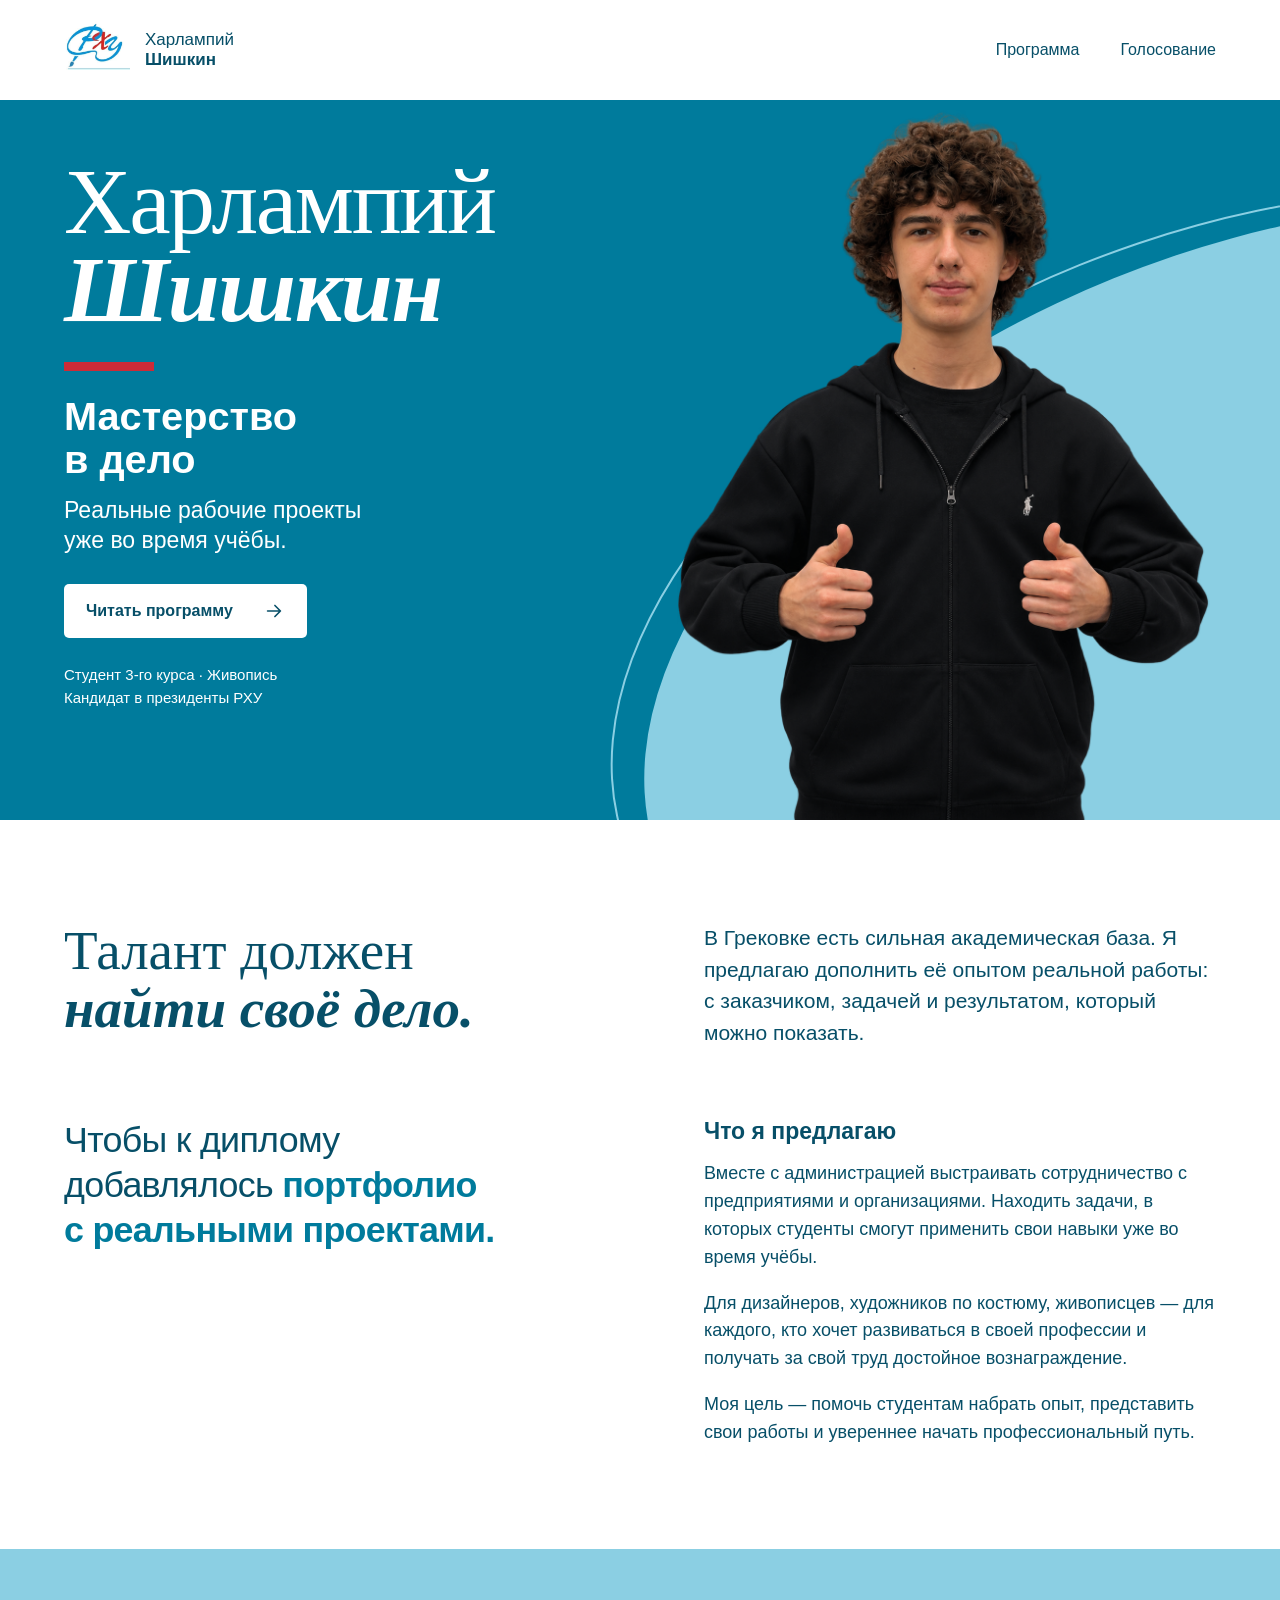
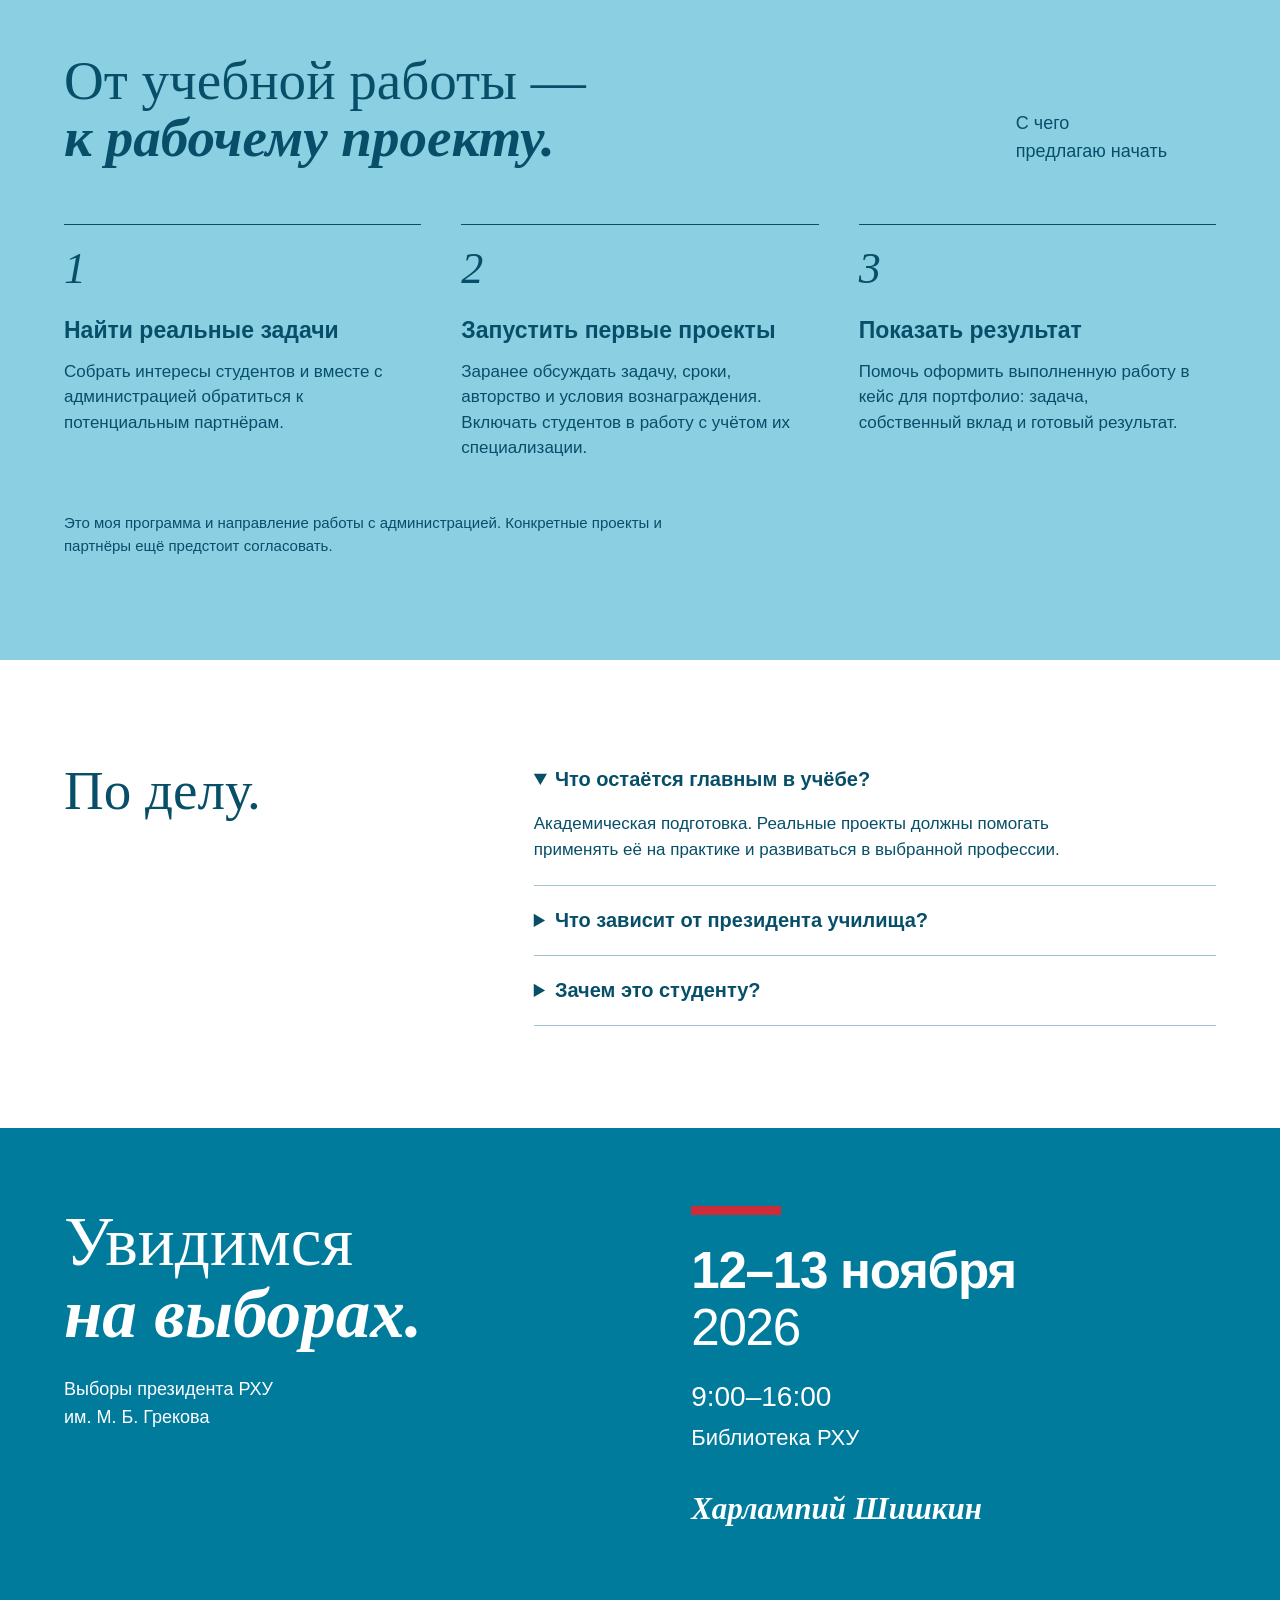
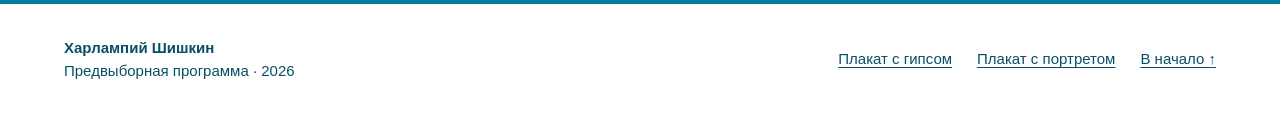
==== index.html @ d12f8ed8 "Publish campaign programme website" ====
<!doctype html>
<html lang="ru">
<head>
  <meta charset="utf-8">
  <meta name="viewport" content="width=device-width, initial-scale=1">
  <meta name="theme-color" content="#007b9c">
  <meta name="description" content="Харлампий Шишкин — кандидат в президенты РХУ им. М. Б. Грекова. Реальные рабочие проекты уже во время учёбы. Программа и информация о голосовании 12–13 ноября 2026.">
  <meta http-equiv="Content-Security-Policy" content="default-src 'self'; script-src 'self'; style-src 'self'; img-src 'self'; font-src 'self'; connect-src 'none'; object-src 'none'; base-uri 'none'; form-action 'none'; upgrade-insecure-requests">
  <meta name="referrer" content="strict-origin-when-cross-origin">
  <meta property="og:type" content="website">
  <meta property="og:locale" content="ru_RU">
  <meta property="og:title" content="Харлампий Шишкин — Мастерство в дело">
  <meta property="og:description" content="Реальные рабочие проекты уже во время учёбы. Программа кандидата в президенты РХУ им. М. Б. Грекова.">
  <meta property="og:url" content="https://harlampij444.github.io/grekov-shishkin/">
  <meta property="og:image" content="https://harlampij444.github.io/grekov-shishkin/assets/poster-2.png">
  <meta property="og:image:width" content="1086">
  <meta property="og:image:height" content="1448">
  <link rel="canonical" href="https://harlampij444.github.io/grekov-shishkin/">
  <link rel="icon" href="assets/favicon.svg" type="image/svg+xml">
  <link rel="preload" as="image" href="assets/kharlampiy.png">
  <link rel="stylesheet" href="styles.css">
  <title>Харлампий Шишкин — Мастерство в дело</title>
</head>
<body>
  <a class="skip" href="#programme">Перейти к программе</a>
  <header class="header">
    <a class="identity" href="#top" aria-label="Харлампий Шишкин — в начало"><img src="assets/grekov.png" width="68" height="68" alt="РХУ им. М. Б. Грекова"><span>Харлампий<br><b>Шишкин</b></span></a>
    <nav aria-label="Основное меню"><a href="#programme">Программа</a><a href="#vote">Голосование</a></nav>
  </header>
  <main>
    <section class="hero" id="top" aria-labelledby="candidate-name">
      <div class="hero-orbit" aria-hidden="true"></div>
      <div class="hero-inner wrap">
        <div class="hero-copy">
          <h1 id="candidate-name">Харлампий<br><em>Шишкин</em></h1>
          <span class="red-stroke" aria-hidden="true"></span>
          <h2>Мастерство<br>в дело</h2>
          <p class="hero-message">Реальные рабочие проекты<br>уже во время учёбы.</p>
          <a class="button light" href="#programme">Читать программу <svg width="22" height="22" viewBox="0 0 24 24" aria-hidden="true"><path d="M5 12h14m-6-6 6 6-6 6"/></svg></a>
          <p class="hero-bio">Студент 3-го курса · Живопись<br>Кандидат в президенты РХУ</p>
        </div>
        <div class="hero-portrait"><img src="assets/kharlampiy.png" width="1086" height="1448" alt="Харлампий Шишкин" fetchpriority="high"></div>
      </div>
    </section>
    <section class="programme wrap section" id="programme" aria-labelledby="programme-title">
      <div class="section-heading"><h2 id="programme-title">Талант должен<br><em>найти своё дело.</em></h2><p>В Грековке есть сильная академическая база. Я предлагаю дополнить её опытом реальной работы: с заказчиком, задачей и результатом, который можно показать.</p></div>
      <div class="programme-body">
        <p class="big-statement">Чтобы к диплому<br>добавлялось <strong>портфолио<br>с реальными проектами.</strong></p>
        <div class="programme-text"><h3>Что я предлагаю</h3><p>Вместе с администрацией выстраивать сотрудничество с предприятиями и организациями. Находить задачи, в которых студенты смогут применить свои навыки уже во время учёбы.</p><p>Для дизайнеров, художников по костюму, живописцев — для каждого, кто хочет развиваться в своей профессии и получать за свой труд достойное вознаграждение.</p><p>Моя цель — помочь студентам набрать опыт, представить свои работы и увереннее начать профессиональный путь.</p></div>
      </div>
    </section>
    <section class="path-section" aria-labelledby="path-title"><div class="wrap section">
      <div class="path-heading"><h2 id="path-title">От учебной работы —<br><em>к рабочему проекту.</em></h2><p>С чего предлагаю начать</p></div>
      <ol class="path">
        <li><span class="path-number">1</span><div><h3>Найти реальные задачи</h3><p>Собрать интересы студентов и вместе с администрацией обратиться к потенциальным партнёрам.</p></div></li>
        <li><span class="path-number">2</span><div><h3>Запустить первые проекты</h3><p>Заранее обсуждать задачу, сроки, авторство и условия вознаграждения. Включать студентов в работу с учётом их специализации.</p></div></li>
        <li><span class="path-number">3</span><div><h3>Показать результат</h3><p>Помочь оформить выполненную работу в кейс для портфолио: задача, собственный вклад и готовый результат.</p></div></li>
      </ol>
      <p class="scope-note">Это моя программа и направление работы с администрацией. Конкретные проекты и партнёры ещё предстоит согласовать.</p>
    </div></section>
    <section class="questions wrap section" aria-labelledby="questions-title">
      <h2 id="questions-title">По делу.</h2>
      <div class="answers">
        <details open><summary>Что остаётся главным в учёбе?</summary><p>Академическая подготовка. Реальные проекты должны помогать применять её на практике и развиваться в выбранной профессии.</p></details>
        <details><summary>Что зависит от президента училища?</summary><p>Выдвигать инициативы, собирать предложения студентов и представлять их администрации. Сотрудничество и условия участия требуют совместного решения.</p></details>
        <details><summary>Зачем это студенту?</summary><p>Чтобы получить опыт взаимодействия с заказчиком, понять рабочий процесс и выйти из училища с работами, о которых есть что рассказать в портфолио.</p></details>
      </div>
    </section>
    <section class="vote-section" id="vote" aria-labelledby="vote-title"><div class="wrap vote-inner">
      <div><h2 id="vote-title">Увидимся<br><em>на выборах.</em></h2><p>Выборы президента РХУ<br>им. М. Б. Грекова</p></div>
      <div class="vote-details"><span class="red-stroke" aria-hidden="true"></span><p class="vote-date">12–13 ноября<br><span>2026</span></p><p class="vote-time">9:00–16:00</p><p class="vote-place">Библиотека РХУ</p><p class="vote-candidate">Харлампий Шишкин</p></div>
    </div></section>
  </main>
  <footer class="wrap footer"><p>Харлампий Шишкин<br><span>Предвыборная программа · 2026</span></p><div><a href="assets/poster-1.png" download>Плакат с гипсом</a><a href="assets/poster-2.png" download>Плакат с портретом</a><a href="#top">В начало ↑</a></div></footer>
</body>
</html>
---- styles.css ----
:root{--ocean:#007b9c;--sky:#8bcfe3;--ink:#074f68;--red:#cc2b37;--white:#fff;--pale:#eff9fc;--display:"Times New Roman",Georgia,serif;--body:Arial,Helvetica,sans-serif;--gutter:clamp(24px,5vw,80px)}
*{box-sizing:border-box}html{scroll-behavior:auto;scroll-padding-top:104px}body{margin:0;color:var(--ink);background:var(--white);font-family:var(--body);font-size:18px;line-height:1.55}::selection{color:var(--white);background:var(--red)}a{color:inherit;text-underline-offset:.22em}a:focus-visible,summary:focus-visible{outline:3px solid var(--red);outline-offset:6px}img{display:block;max-width:100%}h1,h2,h3,p{margin:0}h1,h2{line-height:1.03;text-wrap:balance}p{text-wrap:pretty}h2{font:clamp(36px,4.3vw,60px)/1.04 var(--display);font-weight:400}h2 em{font-weight:700}h3{font-size:23px;line-height:1.2;margin-bottom:14px}svg{fill:none;stroke:currentColor;stroke-width:1.8;stroke-linecap:round;stroke-linejoin:round}.wrap{max-width:1440px;margin-inline:auto;padding-inline:var(--gutter)}.section{padding-block:clamp(64px,8vw,116px)}.skip{position:fixed;top:12px;left:12px;z-index:99;background:var(--white);padding:12px 18px;transform:translateY(-180%)}.skip:focus{transform:none}.header{height:100px;display:flex;align-items:center;justify-content:space-between;gap:24px;padding:12px var(--gutter);background:var(--white);position:relative;z-index:5}.identity{display:flex;gap:15px;align-items:center;text-decoration:none;font-size:17px;line-height:1.16}.identity img{width:66px;height:66px;object-fit:contain}.identity b{font-weight:700}.header nav{display:flex;gap:clamp(20px,3.2vw,48px);font-size:16px}.header nav a{text-decoration:none;padding-block:12px}.header nav a:hover{text-decoration:underline;text-decoration-color:var(--red);text-decoration-thickness:2px}.hero{background:var(--ocean);color:var(--white);position:relative;isolation:isolate;overflow:hidden}.hero-orbit{position:absolute;z-index:-1;width:100%;height:104%;right:-48%;bottom:-25%;border-radius:50%;background:var(--sky);transform:rotate(-22deg)}.hero-orbit:before{content:"";position:absolute;inset:-26px 28px 24px -26px;border:2px solid var(--sky);border-radius:inherit}.hero-inner{display:grid;grid-template-columns:1.1fr 1fr;min-height:720px;position:relative}.hero-copy{position:relative;z-index:2;padding-block:58px 42px}.hero h1{font:clamp(72px,7.3vw,105px)/.94 var(--display);letter-spacing:-.025em;font-weight:400;margin-bottom:28px}.hero h1 em{font-weight:700;letter-spacing:-.015em}.red-stroke{display:block;width:90px;height:9px;background:var(--red)}.hero h2{font:700 clamp(31px,3.1vw,44px)/1.08 var(--body);margin-top:24px}.hero-message{margin-top:16px;font-size:clamp(19px,1.8vw,25px);line-height:1.3}.button{display:inline-flex;align-items:center;justify-content:space-between;gap:30px;padding:16px 22px;border-radius:5px;text-decoration:none;font-weight:700;font-size:16px;line-height:1.3}.light{background:var(--white);color:var(--ink);margin-top:28px}.light:hover{background:var(--pale)}.hero-bio{font-size:15px;line-height:1.5;margin-top:26px}.hero-portrait{align-self:end;position:relative;z-index:1;min-width:0;margin-right:calc(-1 * var(--gutter));margin-left:-60px}.hero-portrait img{width:100%;height:auto;max-width:none;max-height:710px;object-fit:contain;object-position:center bottom}.section-heading{display:grid;grid-template-columns:1.05fr 1fr;gap:8vw;align-items:start}.section-heading>p{max-width:49ch;font-size:21px;line-height:1.5}.programme-body{margin-top:70px;display:grid;grid-template-columns:1.05fr 1fr;gap:8vw}.big-statement{font-size:clamp(25px,2.8vw,39px);line-height:1.25;letter-spacing:-.02em}.big-statement strong{color:var(--ocean);font-weight:700}.programme-text{max-width:54ch}.programme-text p+p{margin-top:18px}.path-section{background:var(--sky)}.path-heading{display:flex;justify-content:space-between;gap:30px;align-items:end}.path-heading>p{font-size:18px;max-width:20ch}.path{list-style:none;padding:0;margin:58px 0 0;display:grid;grid-template-columns:repeat(3,1fr);gap:40px}.path li{border-top:1px solid var(--ink);padding-top:22px}.path-number{font:italic 44px/1 var(--display);display:block;margin-bottom:26px}.path p{font-size:17px;line-height:1.5;max-width:35ch}.scope-note{font-size:15px;max-width:75ch;margin-top:50px}.questions{display:grid;grid-template-columns:.7fr 1.3fr;gap:8vw}.answers details{padding-block:21px;border-bottom:1px solid #a2c4d0}.answers details:first-child{padding-top:4px}.answers summary{font-weight:700;font-size:20px;cursor:pointer;padding-right:20px;line-height:1.35}.answers details p{margin-top:18px;max-width:61ch;font-size:17px}.vote-section{background:var(--ocean);color:var(--white);overflow:hidden;position:relative}.vote-inner{display:grid;grid-template-columns:1fr 1fr;gap:8vw;padding-block:78px}.vote-inner h2{font-size:clamp(48px,5.4vw,78px)}.vote-inner>div>p{margin-top:26px}.vote-details .red-stroke{margin-bottom:28px}.vote-details .vote-date{font-size:clamp(38px,4vw,58px);font-weight:700;line-height:1.1;letter-spacing:-.025em;margin-top:0}.vote-date span{font-weight:400}.vote-details .vote-time{font-size:28px;line-height:1.2;margin-top:24px;font-variant-numeric:tabular-nums}.vote-details .vote-place{font-size:22px;margin-top:8px}.vote-details .vote-candidate{font:italic bold 31px/1.1 var(--display);margin-top:36px}.footer{display:flex;justify-content:space-between;gap:30px;padding-block:32px;font-size:15px}.footer p{font-weight:700}.footer p span{font-weight:400}.footer>div{display:flex;gap:25px;flex-wrap:wrap;align-items:center}.footer a:hover{color:var(--red)}
@media(min-width:1600px){.hero-orbit{right:-41%;width:88%}}
@media(max-width:1000px){.hero-inner{min-height:660px;grid-template-columns:1.1fr 1fr}.hero h1{font-size:clamp(68px,8vw,86px)}.hero-portrait{margin-left:-90px;margin-right:-55px}.hero-portrait img{min-height:520px;object-fit:cover;object-position:top}.hero-copy{padding-top:52px}.path{gap:25px}.path h3{font-size:21px}.section-heading,.programme-body,.questions{gap:5vw}}
@media(max-width:700px){html{scroll-padding-top:24px}.header{height:84px;padding-block:8px;gap:10px}.identity{font-size:13px;gap:9px}.identity img{width:48px;height:48px}.header nav{font-size:13px;gap:16px}.hero-inner{display:flex;flex-direction:column;min-height:0}.hero-copy{padding-top:36px;padding-bottom:0}.hero h1{font-size:clamp(59px,12vw,83px);line-height:.98;margin-bottom:22px}.hero h2{font-size:31px;margin-top:20px}.hero-message{font-size:20px}.red-stroke{width:72px;height:7px}.hero .light{margin-top:22px;padding:14px 18px}.hero-bio{font-size:13px;margin-top:20px}.hero-portrait{margin:24px -12px 0;align-self:center;width:min(108%,460px)}.hero-portrait img{width:100%;height:auto;min-height:0;max-height:none;object-fit:contain}.hero-orbit{width:150%;height:56%;right:-57%;bottom:-11%;transform:rotate(-24deg)}.hero-orbit:before{inset:-16px 18px 15px -16px}.section-heading,.programme-body{display:block}.section-heading>p{font-size:19px;margin-top:26px}.programme-body{margin-top:36px}.big-statement{font-size:28px;margin-bottom:34px}.programme-text{font-size:17px}.path-heading{display:block}.path-heading>p{margin-top:24px;max-width:none}.path{grid-template-columns:1fr;margin-top:36px;gap:27px}.path li{display:grid;grid-template-columns:37px 1fr;gap:18px;padding-top:22px}.path-number{font-size:33px;margin-bottom:0}.path h3{font-size:21px;margin-bottom:10px}.path p{max-width:none;font-size:17px}.scope-note{margin-top:34px}.questions{display:block}.questions h2{margin-bottom:30px}.answers summary{font-size:18px}.vote-inner{grid-template-columns:1fr;padding-block:58px;gap:42px}.vote-inner>div>p{margin-top:22px}.vote-details .vote-date{font-size:43px;margin-top:0}.vote-inner h2{font-size:52px}.vote-details .vote-candidate{font-size:30px}.footer{flex-direction:column;gap:24px;padding-block:28px}.footer>div{gap:16px 24px;font-size:14px}}
@media(prefers-reduced-motion:reduce){html{scroll-behavior:auto}}
@media print{.header,.hero-portrait,.hero-orbit,.button,.footer,.skip{display:none}.hero{background:white;color:var(--ink)}.hero-inner{display:block;min-height:0}.hero-copy{padding-block:0 30px}.section{padding-block:30px}.vote-section{background:white;color:var(--ink)}.vote-inner{padding-block:30px}.path-section{background:white}details:not([open])>p{display:block}}
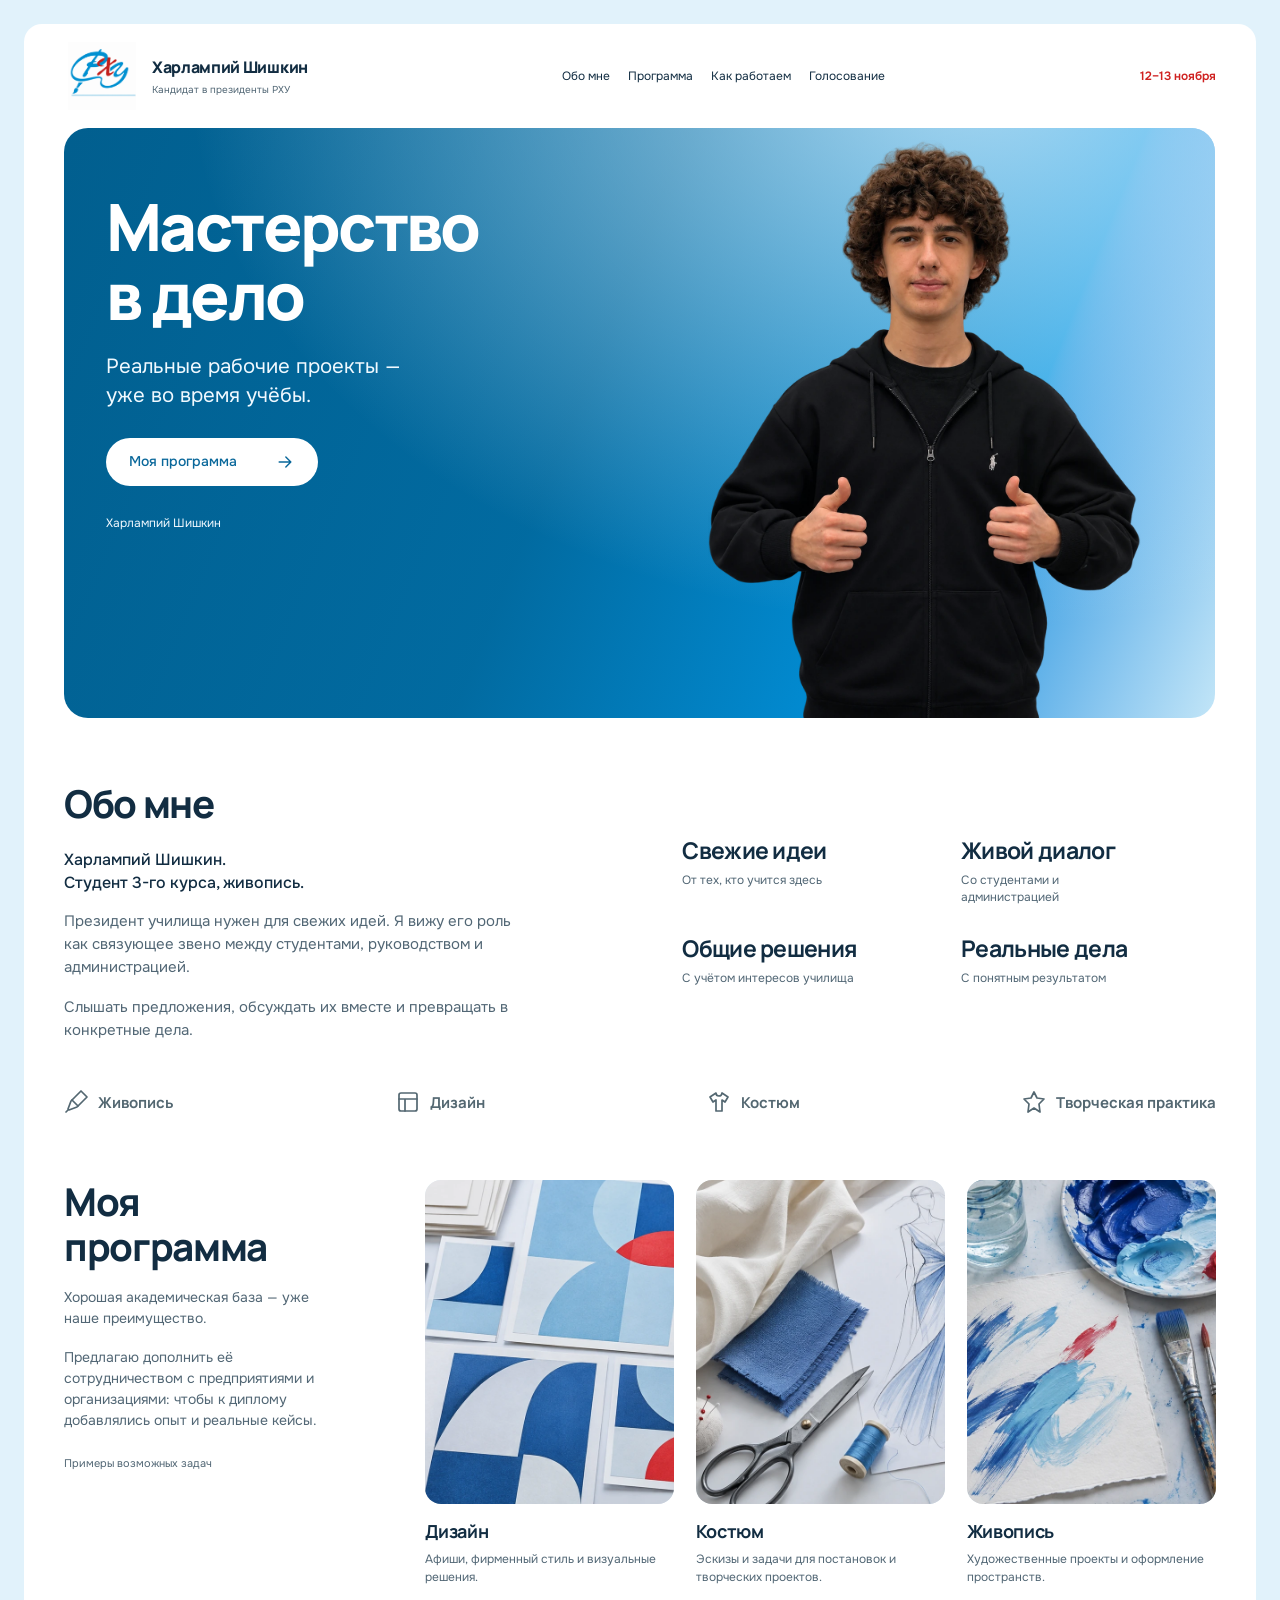
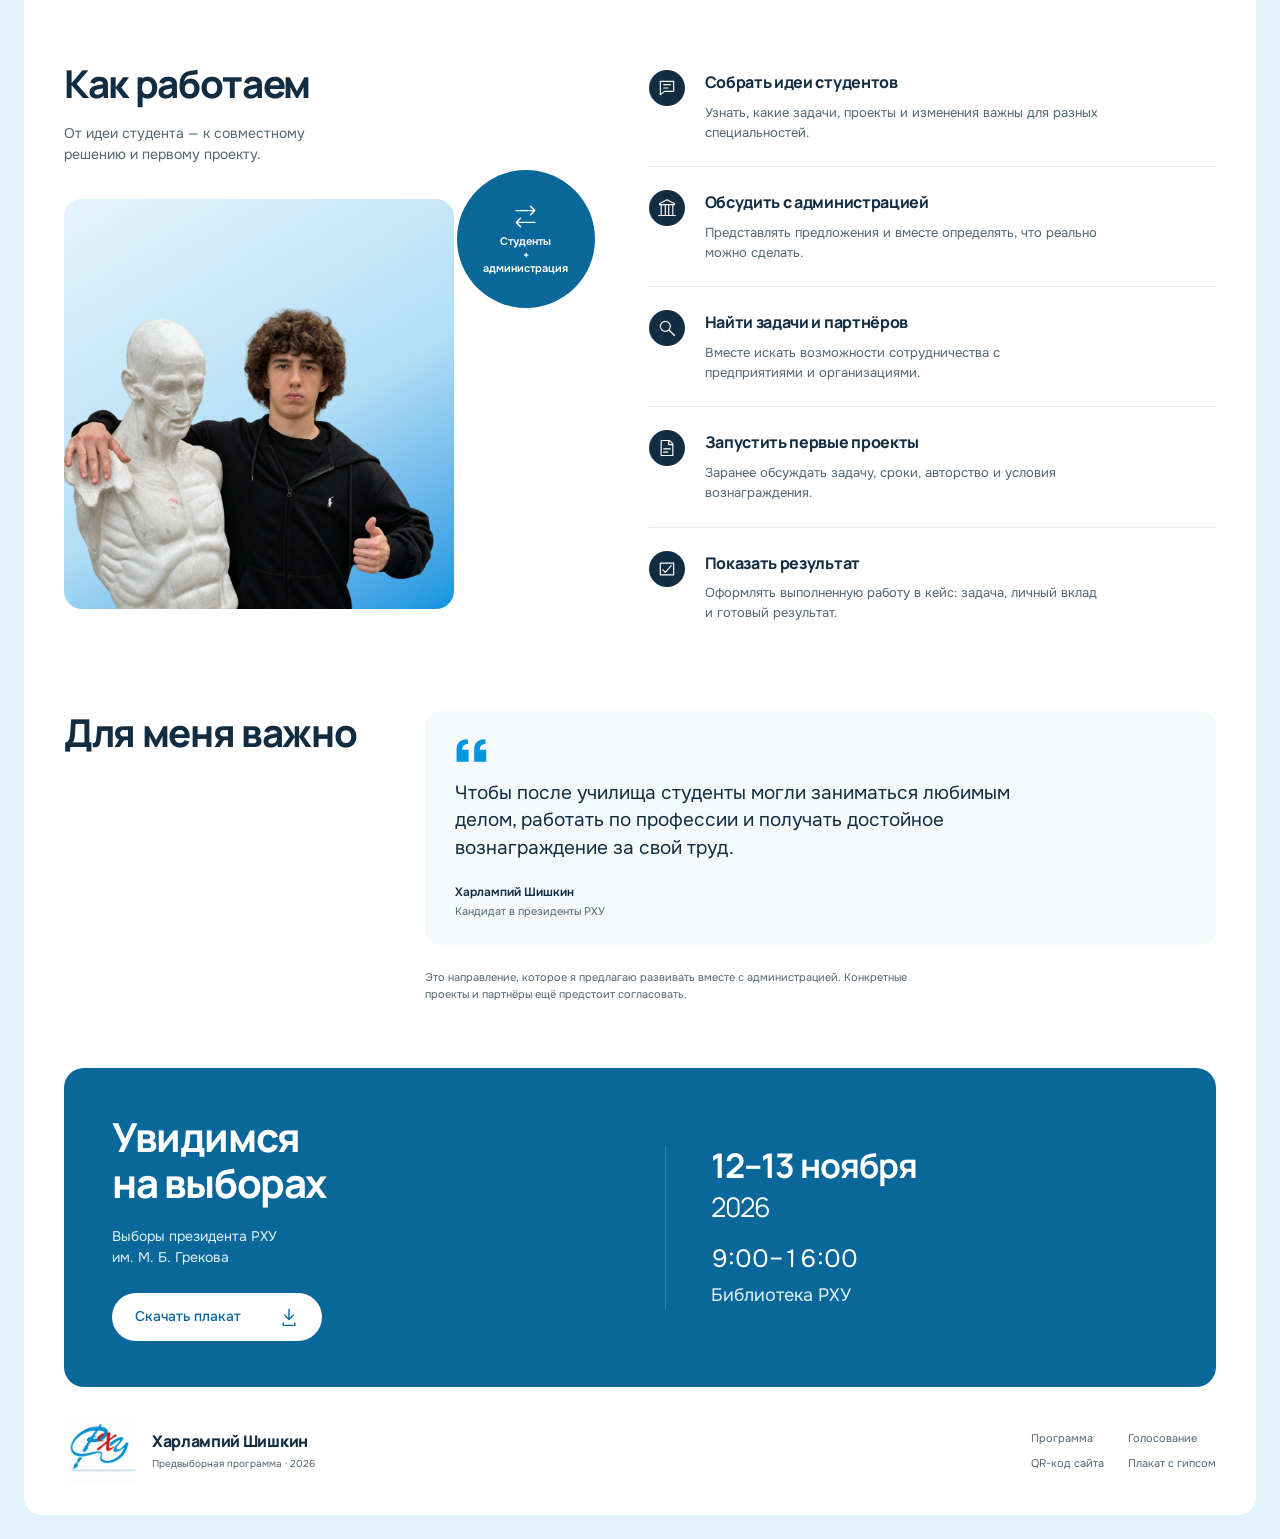
==== commit 9a545ef2: "Redesign campaign page from owner reference and restore RKHU logo" ====
--- a/index.html
+++ b/index.html
@@ -3,74 +3,53 @@
 <head>
   <meta charset="utf-8">
   <meta name="viewport" content="width=device-width, initial-scale=1">
-  <meta name="theme-color" content="#007b9c">
-  <meta name="description" content="Харлампий Шишкин — кандидат в президенты РХУ им. М. Б. Грекова. Реальные рабочие проекты уже во время учёбы. Программа и информация о голосовании 12–13 ноября 2026.">
+  <meta name="theme-color" content="#0294df">
+  <meta name="description" content="Харлампий Шишкин — кандидат в президенты РХУ им. М. Б. Грекова. Свежие идеи, диалог студентов с администрацией и реальные рабочие проекты уже во время учёбы.">
   <meta http-equiv="Content-Security-Policy" content="default-src 'self'; script-src 'self'; style-src 'self'; img-src 'self'; font-src 'self'; connect-src 'none'; object-src 'none'; base-uri 'none'; form-action 'none'; upgrade-insecure-requests">
   <meta name="referrer" content="strict-origin-when-cross-origin">
-  <meta property="og:type" content="website">
-  <meta property="og:locale" content="ru_RU">
+  <meta property="og:type" content="website"><meta property="og:locale" content="ru_RU">
   <meta property="og:title" content="Харлампий Шишкин — Мастерство в дело">
-  <meta property="og:description" content="Реальные рабочие проекты уже во время учёбы. Программа кандидата в президенты РХУ им. М. Б. Грекова.">
+  <meta property="og:description" content="Свежие идеи. Открытый диалог. Реальные проекты уже во время учёбы.">
   <meta property="og:url" content="https://harlampij444.github.io/grekov-shishkin/">
   <meta property="og:image" content="https://harlampij444.github.io/grekov-shishkin/assets/poster-2.png">
-  <meta property="og:image:width" content="1086">
-  <meta property="og:image:height" content="1448">
   <link rel="canonical" href="https://harlampij444.github.io/grekov-shishkin/">
-  <link rel="icon" href="assets/favicon.svg" type="image/svg+xml">
-  <link rel="preload" as="image" href="assets/kharlampiy.png">
+  <link rel="icon" href="assets/rkhu-logo-hq.png" type="image/png">
+  <link rel="preload" as="font" href="assets/fonts/Manrope.ttf" type="font/ttf" crossorigin>
+  <link rel="preload" as="image" href="assets/kharlampiy.webp">
   <link rel="stylesheet" href="styles.css">
   <title>Харлампий Шишкин — Мастерство в дело</title>
 </head>
 <body>
-  <a class="skip" href="#programme">Перейти к программе</a>
-  <header class="header">
-    <a class="identity" href="#top" aria-label="Харлампий Шишкин — в начало"><img src="assets/grekov.png" width="68" height="68" alt="РХУ им. М. Б. Грекова"><span>Харлампий<br><b>Шишкин</b></span></a>
-    <nav aria-label="Основное меню"><a href="#programme">Программа</a><a href="#vote">Голосование</a></nav>
-  </header>
-  <main>
-    <section class="hero" id="top" aria-labelledby="candidate-name">
-      <div class="hero-orbit" aria-hidden="true"></div>
-      <div class="hero-inner wrap">
-        <div class="hero-copy">
-          <h1 id="candidate-name">Харлампий<br><em>Шишкин</em></h1>
-          <span class="red-stroke" aria-hidden="true"></span>
-          <h2>Мастерство<br>в дело</h2>
-          <p class="hero-message">Реальные рабочие проекты<br>уже во время учёбы.</p>
-          <a class="button light" href="#programme">Читать программу <svg width="22" height="22" viewBox="0 0 24 24" aria-hidden="true"><path d="M5 12h14m-6-6 6 6-6 6"/></svg></a>
-          <p class="hero-bio">Студент 3-го курса · Живопись<br>Кандидат в президенты РХУ</p>
-        </div>
-        <div class="hero-portrait"><img src="assets/kharlampiy.png" width="1086" height="1448" alt="Харлампий Шишкин" fetchpriority="high"></div>
-      </div>
-    </section>
-    <section class="programme wrap section" id="programme" aria-labelledby="programme-title">
-      <div class="section-heading"><h2 id="programme-title">Талант должен<br><em>найти своё дело.</em></h2><p>В Грековке есть сильная академическая база. Я предлагаю дополнить её опытом реальной работы: с заказчиком, задачей и результатом, который можно показать.</p></div>
-      <div class="programme-body">
-        <p class="big-statement">Чтобы к диплому<br>добавлялось <strong>портфолио<br>с реальными проектами.</strong></p>
-        <div class="programme-text"><h3>Что я предлагаю</h3><p>Вместе с администрацией выстраивать сотрудничество с предприятиями и организациями. Находить задачи, в которых студенты смогут применить свои навыки уже во время учёбы.</p><p>Для дизайнеров, художников по костюму, живописцев — для каждого, кто хочет развиваться в своей профессии и получать за свой труд достойное вознаграждение.</p><p>Моя цель — помочь студентам набрать опыт, представить свои работы и увереннее начать профессиональный путь.</p></div>
-      </div>
-    </section>
-    <section class="path-section" aria-labelledby="path-title"><div class="wrap section">
-      <div class="path-heading"><h2 id="path-title">От учебной работы —<br><em>к рабочему проекту.</em></h2><p>С чего предлагаю начать</p></div>
-      <ol class="path">
-        <li><span class="path-number">1</span><div><h3>Найти реальные задачи</h3><p>Собрать интересы студентов и вместе с администрацией обратиться к потенциальным партнёрам.</p></div></li>
-        <li><span class="path-number">2</span><div><h3>Запустить первые проекты</h3><p>Заранее обсуждать задачу, сроки, авторство и условия вознаграждения. Включать студентов в работу с учётом их специализации.</p></div></li>
-        <li><span class="path-number">3</span><div><h3>Показать результат</h3><p>Помочь оформить выполненную работу в кейс для портфолио: задача, собственный вклад и готовый результат.</p></div></li>
-      </ol>
-      <p class="scope-note">Это моя программа и направление работы с администрацией. Конкретные проекты и партнёры ещё предстоит согласовать.</p>
-    </div></section>
-    <section class="questions wrap section" aria-labelledby="questions-title">
-      <h2 id="questions-title">По делу.</h2>
-      <div class="answers">
-        <details open><summary>Что остаётся главным в учёбе?</summary><p>Академическая подготовка. Реальные проекты должны помогать применять её на практике и развиваться в выбранной профессии.</p></details>
-        <details><summary>Что зависит от президента училища?</summary><p>Выдвигать инициативы, собирать предложения студентов и представлять их администрации. Сотрудничество и условия участия требуют совместного решения.</p></details>
-        <details><summary>Зачем это студенту?</summary><p>Чтобы получить опыт взаимодействия с заказчиком, понять рабочий процесс и выйти из училища с работами, о которых есть что рассказать в портфолио.</p></details>
-      </div>
-    </section>
-    <section class="vote-section" id="vote" aria-labelledby="vote-title"><div class="wrap vote-inner">
-      <div><h2 id="vote-title">Увидимся<br><em>на выборах.</em></h2><p>Выборы президента РХУ<br>им. М. Б. Грекова</p></div>
-      <div class="vote-details"><span class="red-stroke" aria-hidden="true"></span><p class="vote-date">12–13 ноября<br><span>2026</span></p><p class="vote-time">9:00–16:00</p><p class="vote-place">Библиотека РХУ</p><p class="vote-candidate">Харлампий Шишкин</p></div>
-    </div></section>
-  </main>
-  <footer class="wrap footer"><p>Харлампий Шишкин<br><span>Предвыборная программа · 2026</span></p><div><a href="assets/poster-1.png" download>Плакат с гипсом</a><a href="assets/poster-2.png" download>Плакат с портретом</a><a href="#top">В начало ↑</a></div></footer>
+  <a class="skip-link" href="#programme">Перейти к программе</a>
+  <div class="site-shell" id="top">
+    <header class="site-header">
+      <a class="brand" href="#top" aria-label="Харлампий Шишкин — в начало"><img src="assets/rkhu-logo-hq.png" width="88" height="72" alt="Логотип РХУ"><span><strong>Харлампий Шишкин</strong><small>Кандидат в президенты РХУ</small></span></a>
+      <nav aria-label="Основная навигация"><a href="#about">Обо мне</a><a href="#programme">Программа</a><a href="#work">Как работаем</a><a href="#vote">Голосование</a></nav>
+      <a class="header-date" href="#vote">12–13 ноября</a>
+    </header>
+    <main>
+      <section class="hero" aria-labelledby="hero-title">
+        <div class="hero-light" aria-hidden="true"></div>
+        <div class="hero-copy"><h1 id="hero-title">Мастерство<br>в дело</h1><p>Реальные рабочие проекты —<br>уже во время учёбы.</p><a class="button button-white" href="#programme">Моя программа <svg viewBox="0 0 24 24" aria-hidden="true"><path d="M5 12h14m-6-6 6 6-6 6"/></svg></a><span class="hero-signature">Харлампий Шишкин</span></div>
+        <img class="hero-portrait" src="assets/kharlampiy.webp" width="1086" height="1448" alt="Харлампий Шишкин" fetchpriority="high">
+      </section>
+      <section class="about section" id="about" aria-labelledby="about-title">
+        <div class="about-copy"><h2 id="about-title">Обо мне</h2><p class="bio">Харлампий Шишкин.<br>Студент 3-го курса, живопись.</p><p>Президент училища нужен для свежих идей. Я вижу его роль как связующее звено между студентами, руководством и администрацией.</p><p>Слышать предложения, обсуждать их вместе и превращать в конкретные дела.</p></div>
+        <div class="principles"><div><h3>Свежие идеи</h3><p>От тех, кто учится здесь</p></div><div><h3>Живой диалог</h3><p>Со студентами и администрацией</p></div><div><h3>Общие решения</h3><p>С учётом интересов училища</p></div><div><h3>Реальные дела</h3><p>С понятным результатом</p></div></div>
+      </section>
+      <div class="discipline-strip" aria-label="Творческие направления"><span><svg viewBox="0 0 24 24" aria-hidden="true"><path d="m4 19 3-8L17 1l6 6L13 17l-8 3Z"/><path d="m8 10 6 6M4 20l-2 2"/></svg>Живопись</span><span><svg viewBox="0 0 24 24" aria-hidden="true"><rect x="3" y="3" width="18" height="18" rx="2"/><path d="M3 9h18M9 9v12"/></svg>Дизайн</span><span><svg viewBox="0 0 24 24" aria-hidden="true"><path d="m9 3-6 4 3 5 3-2v11h6V10l3 2 3-5-6-4c0 4-6 4-6 0Z"/></svg>Костюм</span><span><svg viewBox="0 0 24 24" aria-hidden="true"><path d="m12 2 3 6 7 1-5 5 1 8-6-4-6 4 1-8-5-5 7-1Z"/></svg>Творческая практика</span></div>
+      <section class="programme section" id="programme" aria-labelledby="programme-title">
+        <div class="programme-intro"><h2 id="programme-title">Моя<br> программа</h2><p>Хорошая академическая база — уже наше преимущество.</p><p>Предлагаю дополнить её сотрудничеством с предприятиями и организациями: чтобы к диплому добавлялись опыт и реальные кейсы.</p><span class="section-note">Примеры возможных задач</span></div>
+        <div class="directions"><article><div class="direction-image design-image"><img src="assets/disciplines.webp" width="2172" height="724" loading="lazy" alt="Визуализация: материалы для графического дизайна"></div><h3>Дизайн</h3><p>Афиши, фирменный стиль и визуальные решения.</p></article><article><div class="direction-image costume-image"><img src="assets/disciplines.webp" width="2172" height="724" loading="lazy" alt="Визуализация: ткань и эскизы костюма"></div><h3>Костюм</h3><p>Эскизы и задачи для постановок и творческих проектов.</p></article><article><div class="direction-image painting-image"><img src="assets/disciplines.webp" width="2172" height="724" loading="lazy" alt="Визуализация: краски и материалы художника"></div><h3>Живопись</h3><p>Художественные проекты и оформление пространств.</p></article></div>
+      </section>
+      <section class="work section" id="work" aria-labelledby="work-title">
+        <div class="work-visual"><h2 id="work-title">Как работаем</h2><p>От идеи студента — к совместному решению и первому проекту.</p><div class="work-photo"><img src="assets/kharlampiy-workshop.webp" width="1086" height="1448" alt="Харлампий с учебным гипсовым пособием" loading="lazy"></div><div class="dialog-badge"><svg viewBox="0 0 32 32" aria-hidden="true"><path d="M5 9h22m-5-5 5 5-5 5M27 23H5m5-5-5 5 5 5"/></svg><span>Студенты<br>+<br>администрация</span></div></div>
+        <ol class="steps"><li><span class="step-icon"><svg viewBox="0 0 24 24" aria-hidden="true"><path d="M4 4h16v12H9l-5 4Z"/><path d="M8 8h8M8 12h5"/></svg></span><div><h3>Собрать идеи студентов</h3><p>Узнать, какие задачи, проекты и изменения важны для разных специальностей.</p></div></li><li><span class="step-icon"><svg viewBox="0 0 24 24" aria-hidden="true"><path d="M3 8h18M5 8v12m5-12v12m4-12v12m5-12v12M2 21h20M3 7l9-5 9 5"/></svg></span><div><h3>Обсудить с администрацией</h3><p>Представлять предложения и вместе определять, что реально можно сделать.</p></div></li><li><span class="step-icon"><svg viewBox="0 0 24 24" aria-hidden="true"><circle cx="10" cy="10" r="6"/><path d="m15 15 6 6"/></svg></span><div><h3>Найти задачи и партнёров</h3><p>Вместе искать возможности сотрудничества с предприятиями и организациями.</p></div></li><li><span class="step-icon"><svg viewBox="0 0 24 24" aria-hidden="true"><path d="M5 3h10l4 4v14H5Z"/><path d="M14 3v5h5M8 13h8M8 17h5"/></svg></span><div><h3>Запустить первые проекты</h3><p>Заранее обсуждать задачу, сроки, авторство и условия вознаграждения.</p></div></li><li><span class="step-icon"><svg viewBox="0 0 24 24" aria-hidden="true"><path d="M4 5h16v14H4Z"/><path d="m7 13 3 3 7-8"/></svg></span><div><h3>Показать результат</h3><p>Оформлять выполненную работу в кейс: задача, личный вклад и готовый результат.</p></div></li></ol>
+      </section>
+      <section class="conviction section" aria-labelledby="conviction-title"><h2 id="conviction-title">Для меня важно</h2><div class="conviction-body"><svg class="quote-icon" viewBox="0 0 40 32" aria-hidden="true"><path d="M2 30V15C2 6 7 2 16 2v6c-5 0-7 3-7 7h8v15Zm22 0V15C24 6 29 2 38 2v6c-5 0-7 3-7 7h8v15Z"/></svg><p>Чтобы после училища студенты могли заниматься любимым делом, работать по профессии и получать достойное вознаграждение за свой труд.</p><div class="quote-author"><strong>Харлампий Шишкин</strong><span>Кандидат в президенты РХУ</span></div></div><p class="programme-disclaimer">Это направление, которое я предлагаю развивать вместе с администрацией. Конкретные проекты и партнёры ещё предстоит согласовать.</p></section>
+      <section class="vote" id="vote" aria-labelledby="vote-title"><div><h2 id="vote-title">Увидимся<br>на выборах</h2><p>Выборы президента РХУ<br>им. М. Б. Грекова</p><a class="button button-white" href="assets/poster-2.png" download>Скачать плакат <svg viewBox="0 0 24 24" aria-hidden="true"><path d="M12 3v12m-5-5 5 5 5-5M5 19v3h14v-3"/></svg></a></div><div class="vote-details"><p class="vote-date">12–13 ноября<span>2026</span></p><p class="vote-hours">9:00–16:00</p><p class="vote-place">Библиотека РХУ</p></div></section>
+    </main>
+    <footer class="site-footer"><a class="brand" href="#top" aria-label="Харлампий Шишкин — в начало"><img src="assets/rkhu-logo-hq.png" width="88" height="72" loading="lazy" alt="Логотип РХУ"><span><strong>Харлампий Шишкин</strong><small>Предвыборная программа · 2026</small></span></a><div><a href="#programme">Программа</a><a href="#vote">Голосование</a><a href="assets/campaign-qr.png" download>QR-код сайта</a><a href="assets/poster-1.png" download>Плакат с гипсом</a></div></footer>
+  </div>
 </body>
 </html>
--- a/styles.css
+++ b/styles.css
@@ -1,7 +1,9 @@
-:root{--ocean:#007b9c;--sky:#8bcfe3;--ink:#074f68;--red:#cc2b37;--white:#fff;--pale:#eff9fc;--display:"Times New Roman",Georgia,serif;--body:Arial,Helvetica,sans-serif;--gutter:clamp(24px,5vw,80px)}
-*{box-sizing:border-box}html{scroll-behavior:auto;scroll-padding-top:104px}body{margin:0;color:var(--ink);background:var(--white);font-family:var(--body);font-size:18px;line-height:1.55}::selection{color:var(--white);background:var(--red)}a{color:inherit;text-underline-offset:.22em}a:focus-visible,summary:focus-visible{outline:3px solid var(--red);outline-offset:6px}img{display:block;max-width:100%}h1,h2,h3,p{margin:0}h1,h2{line-height:1.03;text-wrap:balance}p{text-wrap:pretty}h2{font:clamp(36px,4.3vw,60px)/1.04 var(--display);font-weight:400}h2 em{font-weight:700}h3{font-size:23px;line-height:1.2;margin-bottom:14px}svg{fill:none;stroke:currentColor;stroke-width:1.8;stroke-linecap:round;stroke-linejoin:round}.wrap{max-width:1440px;margin-inline:auto;padding-inline:var(--gutter)}.section{padding-block:clamp(64px,8vw,116px)}.skip{position:fixed;top:12px;left:12px;z-index:99;background:var(--white);padding:12px 18px;transform:translateY(-180%)}.skip:focus{transform:none}.header{height:100px;display:flex;align-items:center;justify-content:space-between;gap:24px;padding:12px var(--gutter);background:var(--white);position:relative;z-index:5}.identity{display:flex;gap:15px;align-items:center;text-decoration:none;font-size:17px;line-height:1.16}.identity img{width:66px;height:66px;object-fit:contain}.identity b{font-weight:700}.header nav{display:flex;gap:clamp(20px,3.2vw,48px);font-size:16px}.header nav a{text-decoration:none;padding-block:12px}.header nav a:hover{text-decoration:underline;text-decoration-color:var(--red);text-decoration-thickness:2px}.hero{background:var(--ocean);color:var(--white);position:relative;isolation:isolate;overflow:hidden}.hero-orbit{position:absolute;z-index:-1;width:100%;height:104%;right:-48%;bottom:-25%;border-radius:50%;background:var(--sky);transform:rotate(-22deg)}.hero-orbit:before{content:"";position:absolute;inset:-26px 28px 24px -26px;border:2px solid var(--sky);border-radius:inherit}.hero-inner{display:grid;grid-template-columns:1.1fr 1fr;min-height:720px;position:relative}.hero-copy{position:relative;z-index:2;padding-block:58px 42px}.hero h1{font:clamp(72px,7.3vw,105px)/.94 var(--display);letter-spacing:-.025em;font-weight:400;margin-bottom:28px}.hero h1 em{font-weight:700;letter-spacing:-.015em}.red-stroke{display:block;width:90px;height:9px;background:var(--red)}.hero h2{font:700 clamp(31px,3.1vw,44px)/1.08 var(--body);margin-top:24px}.hero-message{margin-top:16px;font-size:clamp(19px,1.8vw,25px);line-height:1.3}.button{display:inline-flex;align-items:center;justify-content:space-between;gap:30px;padding:16px 22px;border-radius:5px;text-decoration:none;font-weight:700;font-size:16px;line-height:1.3}.light{background:var(--white);color:var(--ink);margin-top:28px}.light:hover{background:var(--pale)}.hero-bio{font-size:15px;line-height:1.5;margin-top:26px}.hero-portrait{align-self:end;position:relative;z-index:1;min-width:0;margin-right:calc(-1 * var(--gutter));margin-left:-60px}.hero-portrait img{width:100%;height:auto;max-width:none;max-height:710px;object-fit:contain;object-position:center bottom}.section-heading{display:grid;grid-template-columns:1.05fr 1fr;gap:8vw;align-items:start}.section-heading>p{max-width:49ch;font-size:21px;line-height:1.5}.programme-body{margin-top:70px;display:grid;grid-template-columns:1.05fr 1fr;gap:8vw}.big-statement{font-size:clamp(25px,2.8vw,39px);line-height:1.25;letter-spacing:-.02em}.big-statement strong{color:var(--ocean);font-weight:700}.programme-text{max-width:54ch}.programme-text p+p{margin-top:18px}.path-section{background:var(--sky)}.path-heading{display:flex;justify-content:space-between;gap:30px;align-items:end}.path-heading>p{font-size:18px;max-width:20ch}.path{list-style:none;padding:0;margin:58px 0 0;display:grid;grid-template-columns:repeat(3,1fr);gap:40px}.path li{border-top:1px solid var(--ink);padding-top:22px}.path-number{font:italic 44px/1 var(--display);display:block;margin-bottom:26px}.path p{font-size:17px;line-height:1.5;max-width:35ch}.scope-note{font-size:15px;max-width:75ch;margin-top:50px}.questions{display:grid;grid-template-columns:.7fr 1.3fr;gap:8vw}.answers details{padding-block:21px;border-bottom:1px solid #a2c4d0}.answers details:first-child{padding-top:4px}.answers summary{font-weight:700;font-size:20px;cursor:pointer;padding-right:20px;line-height:1.35}.answers details p{margin-top:18px;max-width:61ch;font-size:17px}.vote-section{background:var(--ocean);color:var(--white);overflow:hidden;position:relative}.vote-inner{display:grid;grid-template-columns:1fr 1fr;gap:8vw;padding-block:78px}.vote-inner h2{font-size:clamp(48px,5.4vw,78px)}.vote-inner>div>p{margin-top:26px}.vote-details .red-stroke{margin-bottom:28px}.vote-details .vote-date{font-size:clamp(38px,4vw,58px);font-weight:700;line-height:1.1;letter-spacing:-.025em;margin-top:0}.vote-date span{font-weight:400}.vote-details .vote-time{font-size:28px;line-height:1.2;margin-top:24px;font-variant-numeric:tabular-nums}.vote-details .vote-place{font-size:22px;margin-top:8px}.vote-details .vote-candidate{font:italic bold 31px/1.1 var(--display);margin-top:36px}.footer{display:flex;justify-content:space-between;gap:30px;padding-block:32px;font-size:15px}.footer p{font-weight:700}.footer p span{font-weight:400}.footer>div{display:flex;gap:25px;flex-wrap:wrap;align-items:center}.footer a:hover{color:var(--red)}
-@media(min-width:1600px){.hero-orbit{right:-41%;width:88%}}
-@media(max-width:1000px){.hero-inner{min-height:660px;grid-template-columns:1.1fr 1fr}.hero h1{font-size:clamp(68px,8vw,86px)}.hero-portrait{margin-left:-90px;margin-right:-55px}.hero-portrait img{min-height:520px;object-fit:cover;object-position:top}.hero-copy{padding-top:52px}.path{gap:25px}.path h3{font-size:21px}.section-heading,.programme-body,.questions{gap:5vw}}
-@media(max-width:700px){html{scroll-padding-top:24px}.header{height:84px;padding-block:8px;gap:10px}.identity{font-size:13px;gap:9px}.identity img{width:48px;height:48px}.header nav{font-size:13px;gap:16px}.hero-inner{display:flex;flex-direction:column;min-height:0}.hero-copy{padding-top:36px;padding-bottom:0}.hero h1{font-size:clamp(59px,12vw,83px);line-height:.98;margin-bottom:22px}.hero h2{font-size:31px;margin-top:20px}.hero-message{font-size:20px}.red-stroke{width:72px;height:7px}.hero .light{margin-top:22px;padding:14px 18px}.hero-bio{font-size:13px;margin-top:20px}.hero-portrait{margin:24px -12px 0;align-self:center;width:min(108%,460px)}.hero-portrait img{width:100%;height:auto;min-height:0;max-height:none;object-fit:contain}.hero-orbit{width:150%;height:56%;right:-57%;bottom:-11%;transform:rotate(-24deg)}.hero-orbit:before{inset:-16px 18px 15px -16px}.section-heading,.programme-body{display:block}.section-heading>p{font-size:19px;margin-top:26px}.programme-body{margin-top:36px}.big-statement{font-size:28px;margin-bottom:34px}.programme-text{font-size:17px}.path-heading{display:block}.path-heading>p{margin-top:24px;max-width:none}.path{grid-template-columns:1fr;margin-top:36px;gap:27px}.path li{display:grid;grid-template-columns:37px 1fr;gap:18px;padding-top:22px}.path-number{font-size:33px;margin-bottom:0}.path h3{font-size:21px;margin-bottom:10px}.path p{max-width:none;font-size:17px}.scope-note{margin-top:34px}.questions{display:block}.questions h2{margin-bottom:30px}.answers summary{font-size:18px}.vote-inner{grid-template-columns:1fr;padding-block:58px;gap:42px}.vote-inner>div>p{margin-top:22px}.vote-details .vote-date{font-size:43px;margin-top:0}.vote-inner h2{font-size:52px}.vote-details .vote-candidate{font-size:30px}.footer{flex-direction:column;gap:24px;padding-block:28px}.footer>div{gap:16px 24px;font-size:14px}}
+@font-face{font-family:Manrope;src:url('assets/fonts/Manrope.ttf') format('truetype');font-style:normal;font-weight:200 800;font-display:swap}
+@font-face{font-family:Onest;src:url('assets/fonts/Onest.ttf') format('truetype');font-style:normal;font-weight:100 900;font-display:swap}
+:root{--blue:#0294df;--red:#cf2120;--white:#fff;--ink:#122d42;--muted:#526775;--sky:color-mix(in srgb,var(--blue)10%,white);--line:#e4ecf1;--deep:color-mix(in srgb,var(--blue)56%,var(--ink));--display:Manrope,sans-serif;--body:Onest,sans-serif}
+*{box-sizing:border-box}html{scroll-behavior:auto;scroll-padding-top:28px}body{margin:0;background:color-mix(in srgb,var(--blue)12%,white);color:var(--ink);font:16px/1.55 var(--body);-webkit-font-smoothing:antialiased}a{color:inherit;text-underline-offset:4px}a:focus-visible{outline:3px solid var(--red);outline-offset:5px}::selection{color:#fff;background:var(--red)}h1,h2,h3,p{margin:0}h1,h2,h3{font-family:var(--display);text-wrap:balance}h1,h2{letter-spacing:-.035em}h2{font-size:clamp(30px,3vw,42px);line-height:1.16;font-weight:750}h3{font-size:19px;line-height:1.25;letter-spacing:-.02em}img{display:block;max-width:100%}svg{display:block;fill:none;stroke:currentColor;stroke-width:1.7;stroke-linecap:round;stroke-linejoin:round}.site-shell{max-width:1240px;margin:32px auto;background:var(--white);border-radius:18px;padding-inline:52px;overflow:hidden}.site-header{min-height:104px;display:flex;align-items:center;justify-content:space-between;gap:26px}.brand{display:flex;align-items:center;gap:12px;text-decoration:none;flex-shrink:0}.brand img{width:76px;height:68px;object-fit:contain}.brand strong{display:block;font-family:var(--display);font-size:16px;font-weight:800;letter-spacing:-.02em}.brand small{display:block;font-size:10px;color:var(--muted);margin-top:2px}.site-header nav{display:flex;gap:24px;font-size:12px;align-items:center}.site-header nav a{text-decoration:none;padding-block:12px;white-space:nowrap}.site-header nav a:hover{color:var(--red)}.header-date{font-size:12px;color:var(--red);font-weight:600;white-space:nowrap;text-decoration:none}.skip-link{position:fixed;z-index:20;top:10px;left:10px;padding:12px 20px;background:white;transform:translateY(-180%)}.skip-link:focus{transform:none}.hero{aspect-ratio:1.95;min-height:490px;max-height:590px;position:relative;isolation:isolate;overflow:hidden;border-radius:24px;background:linear-gradient(112deg,color-mix(in srgb,var(--blue)64%,black) 0%,color-mix(in srgb,var(--blue)72%,black) 45%,var(--blue) 78%,color-mix(in srgb,var(--blue)24%,white) 100%)}.hero-light{position:absolute;inset:0;z-index:-1;background:radial-gradient(ellipse at 79% -10%,#d7effec9 0%,#d7effe00 61%)}.hero-copy{position:relative;z-index:2;padding:clamp(42px,5vw,64px) 0 40px 52px;width:60%}.hero h1{font-size:clamp(48px,5.1vw,70px);line-height:1.06;letter-spacing:-.04em;font-weight:800;color:#fff}.hero-copy>p{color:#f0f9ff;font-size:clamp(17px,1.6vw,22px);line-height:1.4;margin-top:22px;max-width:26ch}.button{display:inline-flex;align-items:center;justify-content:space-between;gap:38px;min-height:48px;padding:13px 23px;border-radius:30px;text-decoration:none;font-size:14px;font-weight:500;line-height:1.35}.button svg{width:20px;height:20px}.button-white{color:var(--deep);background:white}.button-white:hover{background:var(--sky)}.hero .button{margin-top:28px}.hero-signature{display:block;font-size:12px;color:#f1f9ff;margin-top:28px}.hero-portrait{position:absolute;z-index:1;bottom:0;right:8px;width:49%;max-width:none;height:auto;max-height:98%;object-fit:contain;object-position:bottom center}.section{padding-top:64px}.about{display:grid;grid-template-columns:1.05fr 1fr;gap:90px}.about-copy>p{font-size:15px;line-height:1.55;max-width:45ch;margin-top:16px;color:var(--muted)}.about-copy>.bio{color:var(--ink);font-size:16px;font-weight:500;line-height:1.45;margin-top:21px}.principles{display:grid;grid-template-columns:1fr 1fr;gap:30px 35px;align-content:center}.principles h3{font-size:25px;line-height:1.17;color:var(--ink);letter-spacing:-.03em}.principles p{font-size:12px;line-height:1.45;color:var(--muted);max-width:24ch;margin-top:8px}.discipline-strip{display:flex;align-items:center;justify-content:space-between;gap:25px;padding-block:48px 2px;color:#536771}.discipline-strip span{display:flex;align-items:center;gap:10px;font-family:var(--display);font-size:15px;font-weight:700}.discipline-strip svg{width:24px;height:24px;flex-shrink:0}.programme{display:grid;grid-template-columns:.8fr 2fr;gap:44px}.programme-intro>p{font-size:14px;line-height:1.5;color:var(--muted);margin-top:18px;max-width:30ch}.section-note{display:block;font-size:11px;color:var(--muted);margin-top:24px}.directions{display:grid;grid-template-columns:repeat(3,minmax(0,1fr));gap:22px}.direction-image{aspect-ratio:.77;overflow:hidden;border-radius:16px;background:var(--sky)}.direction-image img{position:relative;left:50%;height:100%;width:auto;max-width:none;transform:translateX(-16.666667%)}.costume-image img{transform:translateX(-50%)}.painting-image img{transform:translateX(-83.333333%)}.directions h3{font-size:18px;margin-top:16px}.directions p{color:var(--muted);font-size:12px;line-height:1.5;margin-top:8px}.work{display:grid;grid-template-columns:.9fr 1fr;gap:100px;padding-top:76px;align-items:start}.work-visual{position:relative}.work-visual>p{font-size:14px;line-height:1.5;color:var(--muted);max-width:31ch;margin-top:16px}.work-photo{position:relative;overflow:hidden;border-radius:18px;background:linear-gradient(150deg,var(--sky) 0%,color-mix(in srgb,var(--blue)30%,white) 56%,var(--blue) 100%);height:410px;max-width:390px;margin-top:34px}.work-photo img{height:128%;width:128%;max-width:none;object-fit:contain;object-position:center top;position:absolute;left:-14%;top:0;bottom:auto}.dialog-badge{width:138px;height:138px;position:absolute;right:-20px;top:108px;border-radius:50%;color:#fff;background:var(--deep);display:flex;flex-direction:column;align-items:center;justify-content:center;text-align:center;font-size:11px;font-weight:600;line-height:1.2}.dialog-badge svg{width:27px;height:27px;margin-bottom:5px}.steps{padding:0;margin:8px 0 0;list-style:none}.steps li{display:grid;grid-template-columns:38px 1fr;gap:18px;padding-block:23px;border-bottom:1px solid var(--line)}.steps li:first-child{padding-top:0}.steps li:last-child{border-bottom:0}.step-icon{width:36px;height:36px;background:var(--ink);color:#fff;border-radius:50%;display:grid;place-items:center}.step-icon svg{width:20px;height:20px;stroke-width:1.4}.steps h3{font-size:16px;font-weight:750;line-height:1.3;margin-top:2px}.steps p{font-size:13px;line-height:1.55;color:var(--muted);margin-top:10px;max-width:44ch}.conviction{padding-top:64px;display:grid;grid-template-columns:.8fr 2fr;gap:24px 44px}.conviction-body{padding:26px 30px;background:#f4f9fc;border-radius:16px}.quote-icon{width:32px;height:27px;fill:var(--blue);stroke:none;margin-bottom:16px}.conviction-body>p{font-size:19px;line-height:1.45;max-width:45ch}.quote-author{margin-top:22px;display:flex;flex-direction:column;font-size:12px;line-height:1.4}.quote-author strong{font-weight:600}.quote-author span{color:var(--muted);font-size:11px;margin-top:3px}.programme-disclaimer{grid-column:2;font-size:11px;line-height:1.5;max-width:75ch;color:var(--muted)}.vote{display:grid;grid-template-columns:1fr 1fr;gap:50px;background:var(--deep);color:#fff;border-radius:20px;padding:46px 48px;margin-top:66px}.vote h2{font-size:40px;line-height:1.14}.vote>div>p{font-size:14px;line-height:1.5;margin-top:20px;color:#e1f3fe}.vote .button{margin-top:25px}.vote .vote-details{padding-left:45px;align-self:center;border-left:1px solid #ffffff30}.vote .vote-date{font-family:var(--display);font-size:34px;line-height:1.15;letter-spacing:-.03em;font-weight:700;color:white;margin-top:0}.vote-date span{display:block;font-weight:400;font-size:27px;margin-top:6px}.vote .vote-hours{font-size:25px;color:white;line-height:1.2;margin-top:22px;font-variant-numeric:tabular-nums}.vote .vote-place{font-size:18px;color:#e1f3fe;margin-top:8px}.site-footer{padding-block:30px;display:flex;align-items:center;justify-content:space-between;gap:35px}.site-footer>div{display:grid;grid-template-columns:repeat(2,auto);gap:8px 24px;font-size:11px;color:var(--muted)}.site-footer>div a{text-decoration:none}.site-footer>div a:hover{color:var(--red)}
+@media(max-width:1300px){.site-shell{margin:24px;max-width:none;padding-inline:40px}.site-header nav{gap:18px}.site-header{gap:18px}.hero-copy{padding-left:42px}.about{gap:58px}.principles{gap:28px 24px}.principles h3{font-size:23px}.work{gap:74px}}
+@media(max-width:1000px){.header-date{display:none}.site-header nav{gap:16px;font-size:11px}.brand img{width:64px}.brand strong{font-size:14px}.brand small{font-size:9px}.hero{min-height:450px}.hero-copy{padding:44px 0 32px 36px;width:62%}.hero h1{font-size:54px}.hero-copy>p{font-size:18px}.hero-portrait{width:48%;right:0}.about{gap:38px}.principles h3{font-size:21px}.programme{gap:26px;grid-template-columns:.75fr 2fr}.directions{gap:14px}.directions h3{font-size:16px}.discipline-strip span{font-size:12px;gap:7px}.discipline-strip{gap:14px}.work{gap:48px}.dialog-badge{right:-20px;width:120px;height:120px;top:125px;font-size:10px}.work-photo{height:370px}.steps li{gap:12px;padding-block:20px}.steps h3{font-size:15px}.steps p{font-size:12px}.vote{padding:36px;gap:30px}.vote h2{font-size:35px}.vote .vote-details{padding-left:30px}.vote .vote-date{font-size:30px}.site-footer .brand strong{font-size:13px}}
+@media(max-width:700px){body{background:white;font-size:15px}.site-shell{margin:0;padding-inline:22px;border-radius:0}.site-header{min-height:85px;display:flex;flex-wrap:wrap;gap:0;padding-block:7px 12px}.brand{gap:7px}.brand img{width:58px;height:52px}.brand strong{font-size:13px}.brand small{font-size:9px}.site-header nav{justify-content:space-between;gap:12px;width:100%;margin-top:7px;font-size:10px}.site-header nav a{padding-block:4px}.hero{aspect-ratio:auto;min-height:570px;border-radius:18px;background:linear-gradient(150deg,color-mix(in srgb,var(--blue)64%,black) 0%,color-mix(in srgb,var(--blue)72%,black) 42%,var(--blue) 78%,color-mix(in srgb,var(--blue)24%,white) 100%)}.hero-light{background:radial-gradient(ellipse at 110% 53%,#cdefffbd 0%,#d7effe00 66%)}.hero-copy{padding:30px 25px 0;width:100%}.hero h1{font-size:45px;line-height:1.05;letter-spacing:-.04em}.hero-copy>p{font-size:16px;line-height:1.4;margin-top:16px;max-width:27ch}.hero .button{margin-top:19px;min-height:42px;padding:10px 18px;font-size:12px;gap:25px}.hero-signature{display:none}.hero-portrait{width:82%;max-height:61%;bottom:0;right:-3%;object-fit:contain;object-position:right bottom}.section{padding-top:42px}h2{font-size:31px;line-height:1.15;letter-spacing:-.03em}.about{display:block}.about-copy>p{font-size:14px;max-width:none;margin-top:16px;line-height:1.55}.about-copy>.bio{font-size:15px;margin-top:18px}.principles{margin-top:30px;gap:25px 18px}.principles h3{font-size:20px;max-width:12ch}.principles p{font-size:11px;margin-top:6px;line-height:1.4}.discipline-strip{display:grid;grid-template-columns:1fr 1fr;gap:20px 12px;padding-top:34px}.discipline-strip span{font-size:12px;gap:8px}.discipline-strip svg{width:22px;height:22px}.programme{display:block}.programme-intro h2 br{display:none}.programme-intro>p{font-size:14px;max-width:none;margin-top:15px}.section-note{font-size:10px;margin-top:20px}.directions{margin-top:20px;grid-template-columns:repeat(2,minmax(0,1fr));gap:24px 14px}.directions article:last-child{grid-column:1/-1;display:grid;grid-template-columns:1fr 1fr;gap:0 14px;align-items:start}.directions article:last-child .direction-image{grid-row:1/3;aspect-ratio:.9}.directions article:last-child h3{margin-top:6px;align-self:end}.directions article:last-child p{margin-top:8px}.direction-image{border-radius:12px;aspect-ratio:.8}.directions h3{font-size:16px;margin-top:12px}.directions p{font-size:11px;line-height:1.5;margin-top:6px}.work{display:block;padding-top:46px}.work-visual>p{font-size:14px;max-width:29ch;margin-top:14px}.work-photo{height:300px;max-width:none;margin-top:28px;border-radius:16px}.work-photo img{height:125%;width:106%;left:-3%;object-position:center top;top:0;bottom:auto}.dialog-badge{right:2px;top:98px;width:114px;height:114px;font-size:10px}.steps{margin-top:30px}.steps li{gap:14px;padding-block:19px;grid-template-columns:32px 1fr}.step-icon{width:30px;height:30px}.step-icon svg{width:17px;height:17px}.steps h3{font-size:15px}.steps p{font-size:12px;max-width:none;margin-top:8px}.conviction{display:block;padding-top:40px}.conviction-body{margin-top:22px;padding:23px;border-radius:14px}.conviction-body>p{font-size:17px;line-height:1.5}.programme-disclaimer{font-size:10px;margin-top:16px}.vote{margin-top:40px;padding:30px 25px;border-radius:16px;grid-template-columns:1fr;gap:32px}.vote h2{font-size:33px}.vote>div>p{font-size:13px;margin-top:17px}.vote .button{font-size:12px;min-height:43px;padding:11px 18px;margin-top:20px}.vote .vote-details{padding:26px 0 0;border-left:none;border-top:1px solid #ffffff30}.vote .vote-date{font-size:31px}.vote-date span{font-size:23px}.vote .vote-hours{font-size:23px;margin-top:20px}.vote .vote-place{font-size:16px;margin-top:7px}.site-footer{padding-block:26px;display:block}.site-footer .brand img{width:58px}.site-footer>div{margin-top:20px;grid-template-columns:repeat(2,1fr);font-size:10px;gap:12px}.site-footer .brand strong{font-size:13px}}
 @media(prefers-reduced-motion:reduce){html{scroll-behavior:auto}}
-@media print{.header,.hero-portrait,.hero-orbit,.button,.footer,.skip{display:none}.hero{background:white;color:var(--ink)}.hero-inner{display:block;min-height:0}.hero-copy{padding-block:0 30px}.section{padding-block:30px}.vote-section{background:white;color:var(--ink)}.vote-inner{padding-block:30px}.path-section{background:white}details:not([open])>p{display:block}}
+@media print{body{background:white}.site-shell{margin:0;padding:0;max-width:none}.site-header nav,.button,.site-footer,.skip-link{display:none}.section{padding-top:30px}.hero{break-inside:avoid}.hero,.vote{-webkit-print-color-adjust:exact;print-color-adjust:exact}.vote{margin-top:30px}}
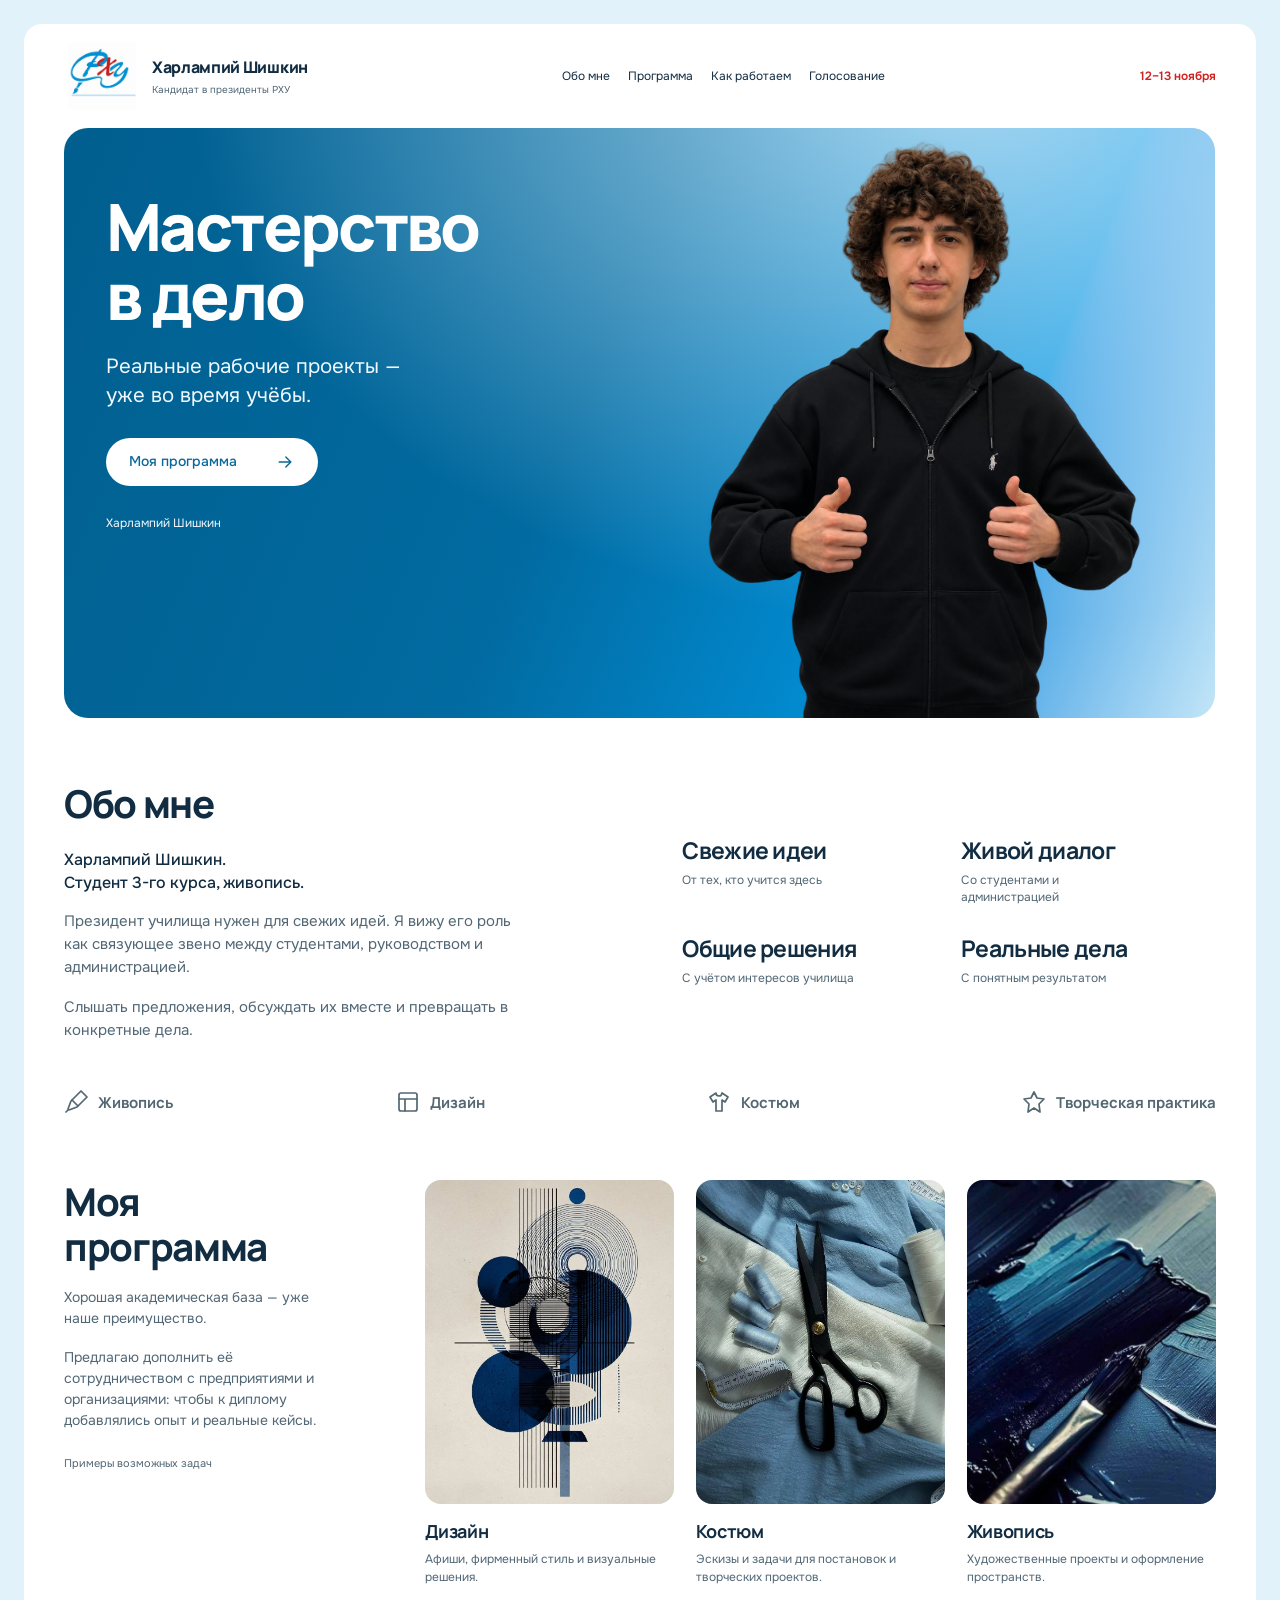
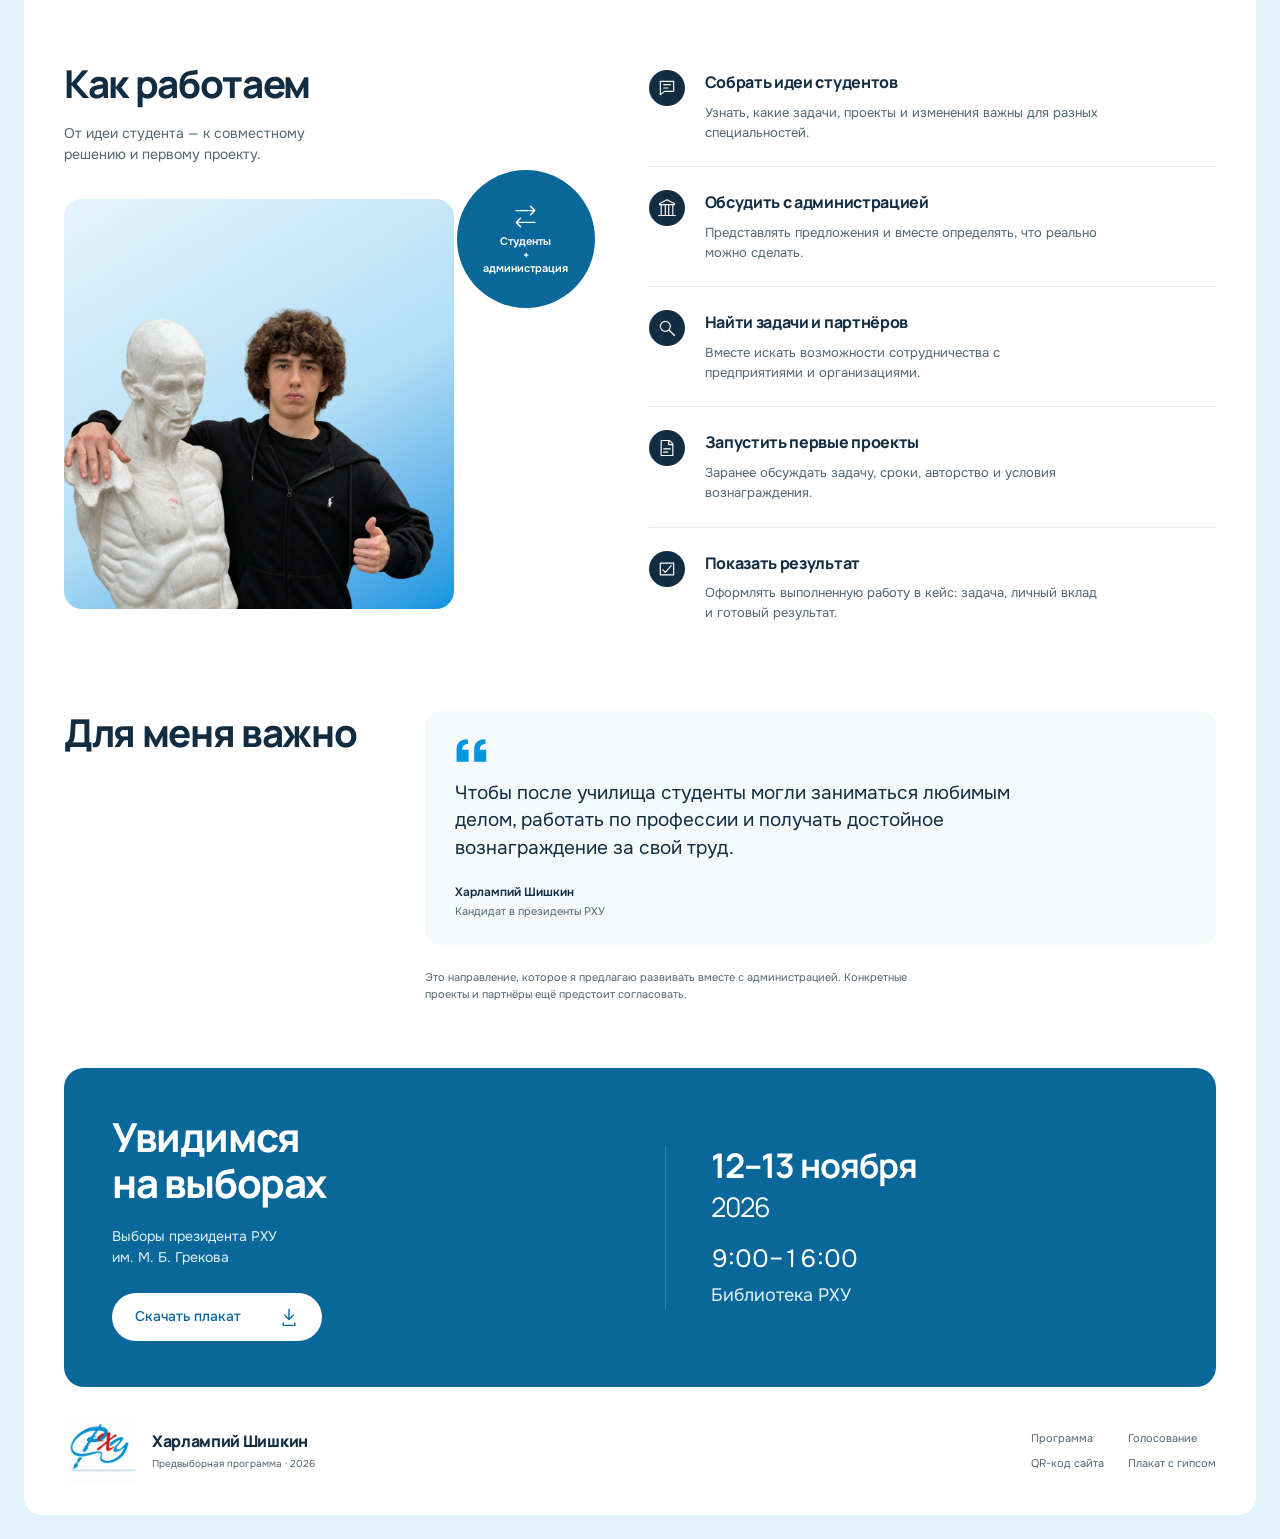
==== commit c7715625: "Use owner supplied design costume and painting images" ====
--- a/index.html
+++ b/index.html
@@ -40,7 +40,7 @@
       <div class="discipline-strip" aria-label="Творческие направления"><span><svg viewBox="0 0 24 24" aria-hidden="true"><path d="m4 19 3-8L17 1l6 6L13 17l-8 3Z"/><path d="m8 10 6 6M4 20l-2 2"/></svg>Живопись</span><span><svg viewBox="0 0 24 24" aria-hidden="true"><rect x="3" y="3" width="18" height="18" rx="2"/><path d="M3 9h18M9 9v12"/></svg>Дизайн</span><span><svg viewBox="0 0 24 24" aria-hidden="true"><path d="m9 3-6 4 3 5 3-2v11h6V10l3 2 3-5-6-4c0 4-6 4-6 0Z"/></svg>Костюм</span><span><svg viewBox="0 0 24 24" aria-hidden="true"><path d="m12 2 3 6 7 1-5 5 1 8-6-4-6 4 1-8-5-5 7-1Z"/></svg>Творческая практика</span></div>
       <section class="programme section" id="programme" aria-labelledby="programme-title">
         <div class="programme-intro"><h2 id="programme-title">Моя<br> программа</h2><p>Хорошая академическая база — уже наше преимущество.</p><p>Предлагаю дополнить её сотрудничеством с предприятиями и организациями: чтобы к диплому добавлялись опыт и реальные кейсы.</p><span class="section-note">Примеры возможных задач</span></div>
-        <div class="directions"><article><div class="direction-image design-image"><img src="assets/disciplines.webp" width="2172" height="724" loading="lazy" alt="Визуализация: материалы для графического дизайна"></div><h3>Дизайн</h3><p>Афиши, фирменный стиль и визуальные решения.</p></article><article><div class="direction-image costume-image"><img src="assets/disciplines.webp" width="2172" height="724" loading="lazy" alt="Визуализация: ткань и эскизы костюма"></div><h3>Костюм</h3><p>Эскизы и задачи для постановок и творческих проектов.</p></article><article><div class="direction-image painting-image"><img src="assets/disciplines.webp" width="2172" height="724" loading="lazy" alt="Визуализация: краски и материалы художника"></div><h3>Живопись</h3><p>Художественные проекты и оформление пространств.</p></article></div>
+        <div class="directions"><article><div class="direction-image design-image"><img src="assets/design.webp" width="853" height="1280" loading="lazy" alt="Геометрическая композиция в синих тонах"></div><h3>Дизайн</h3><p>Афиши, фирменный стиль и визуальные решения.</p></article><article><div class="direction-image costume-image"><img src="assets/costume.webp" width="865" height="1280" loading="lazy" alt="Портновские ножницы, голубая ткань и швейные принадлежности"></div><h3>Костюм</h3><p>Эскизы и задачи для постановок и творческих проектов.</p></article><article><div class="direction-image painting-image"><img src="assets/painting.webp" width="736" height="736" loading="lazy" alt="Кисть и мазки синей краски на холсте"></div><h3>Живопись</h3><p>Художественные проекты и оформление пространств.</p></article></div>
       </section>
       <section class="work section" id="work" aria-labelledby="work-title">
         <div class="work-visual"><h2 id="work-title">Как работаем</h2><p>От идеи студента — к совместному решению и первому проекту.</p><div class="work-photo"><img src="assets/kharlampiy-workshop.webp" width="1086" height="1448" alt="Харлампий с учебным гипсовым пособием" loading="lazy"></div><div class="dialog-badge"><svg viewBox="0 0 32 32" aria-hidden="true"><path d="M5 9h22m-5-5 5 5-5 5M27 23H5m5-5-5 5 5 5"/></svg><span>Студенты<br>+<br>администрация</span></div></div>
--- a/styles.css
+++ b/styles.css
@@ -1,7 +1,7 @@
 @font-face{font-family:Manrope;src:url('assets/fonts/Manrope.ttf') format('truetype');font-style:normal;font-weight:200 800;font-display:swap}
 @font-face{font-family:Onest;src:url('assets/fonts/Onest.ttf') format('truetype');font-style:normal;font-weight:100 900;font-display:swap}
 :root{--blue:#0294df;--red:#cf2120;--white:#fff;--ink:#122d42;--muted:#526775;--sky:color-mix(in srgb,var(--blue)10%,white);--line:#e4ecf1;--deep:color-mix(in srgb,var(--blue)56%,var(--ink));--display:Manrope,sans-serif;--body:Onest,sans-serif}
-*{box-sizing:border-box}html{scroll-behavior:auto;scroll-padding-top:28px}body{margin:0;background:color-mix(in srgb,var(--blue)12%,white);color:var(--ink);font:16px/1.55 var(--body);-webkit-font-smoothing:antialiased}a{color:inherit;text-underline-offset:4px}a:focus-visible{outline:3px solid var(--red);outline-offset:5px}::selection{color:#fff;background:var(--red)}h1,h2,h3,p{margin:0}h1,h2,h3{font-family:var(--display);text-wrap:balance}h1,h2{letter-spacing:-.035em}h2{font-size:clamp(30px,3vw,42px);line-height:1.16;font-weight:750}h3{font-size:19px;line-height:1.25;letter-spacing:-.02em}img{display:block;max-width:100%}svg{display:block;fill:none;stroke:currentColor;stroke-width:1.7;stroke-linecap:round;stroke-linejoin:round}.site-shell{max-width:1240px;margin:32px auto;background:var(--white);border-radius:18px;padding-inline:52px;overflow:hidden}.site-header{min-height:104px;display:flex;align-items:center;justify-content:space-between;gap:26px}.brand{display:flex;align-items:center;gap:12px;text-decoration:none;flex-shrink:0}.brand img{width:76px;height:68px;object-fit:contain}.brand strong{display:block;font-family:var(--display);font-size:16px;font-weight:800;letter-spacing:-.02em}.brand small{display:block;font-size:10px;color:var(--muted);margin-top:2px}.site-header nav{display:flex;gap:24px;font-size:12px;align-items:center}.site-header nav a{text-decoration:none;padding-block:12px;white-space:nowrap}.site-header nav a:hover{color:var(--red)}.header-date{font-size:12px;color:var(--red);font-weight:600;white-space:nowrap;text-decoration:none}.skip-link{position:fixed;z-index:20;top:10px;left:10px;padding:12px 20px;background:white;transform:translateY(-180%)}.skip-link:focus{transform:none}.hero{aspect-ratio:1.95;min-height:490px;max-height:590px;position:relative;isolation:isolate;overflow:hidden;border-radius:24px;background:linear-gradient(112deg,color-mix(in srgb,var(--blue)64%,black) 0%,color-mix(in srgb,var(--blue)72%,black) 45%,var(--blue) 78%,color-mix(in srgb,var(--blue)24%,white) 100%)}.hero-light{position:absolute;inset:0;z-index:-1;background:radial-gradient(ellipse at 79% -10%,#d7effec9 0%,#d7effe00 61%)}.hero-copy{position:relative;z-index:2;padding:clamp(42px,5vw,64px) 0 40px 52px;width:60%}.hero h1{font-size:clamp(48px,5.1vw,70px);line-height:1.06;letter-spacing:-.04em;font-weight:800;color:#fff}.hero-copy>p{color:#f0f9ff;font-size:clamp(17px,1.6vw,22px);line-height:1.4;margin-top:22px;max-width:26ch}.button{display:inline-flex;align-items:center;justify-content:space-between;gap:38px;min-height:48px;padding:13px 23px;border-radius:30px;text-decoration:none;font-size:14px;font-weight:500;line-height:1.35}.button svg{width:20px;height:20px}.button-white{color:var(--deep);background:white}.button-white:hover{background:var(--sky)}.hero .button{margin-top:28px}.hero-signature{display:block;font-size:12px;color:#f1f9ff;margin-top:28px}.hero-portrait{position:absolute;z-index:1;bottom:0;right:8px;width:49%;max-width:none;height:auto;max-height:98%;object-fit:contain;object-position:bottom center}.section{padding-top:64px}.about{display:grid;grid-template-columns:1.05fr 1fr;gap:90px}.about-copy>p{font-size:15px;line-height:1.55;max-width:45ch;margin-top:16px;color:var(--muted)}.about-copy>.bio{color:var(--ink);font-size:16px;font-weight:500;line-height:1.45;margin-top:21px}.principles{display:grid;grid-template-columns:1fr 1fr;gap:30px 35px;align-content:center}.principles h3{font-size:25px;line-height:1.17;color:var(--ink);letter-spacing:-.03em}.principles p{font-size:12px;line-height:1.45;color:var(--muted);max-width:24ch;margin-top:8px}.discipline-strip{display:flex;align-items:center;justify-content:space-between;gap:25px;padding-block:48px 2px;color:#536771}.discipline-strip span{display:flex;align-items:center;gap:10px;font-family:var(--display);font-size:15px;font-weight:700}.discipline-strip svg{width:24px;height:24px;flex-shrink:0}.programme{display:grid;grid-template-columns:.8fr 2fr;gap:44px}.programme-intro>p{font-size:14px;line-height:1.5;color:var(--muted);margin-top:18px;max-width:30ch}.section-note{display:block;font-size:11px;color:var(--muted);margin-top:24px}.directions{display:grid;grid-template-columns:repeat(3,minmax(0,1fr));gap:22px}.direction-image{aspect-ratio:.77;overflow:hidden;border-radius:16px;background:var(--sky)}.direction-image img{position:relative;left:50%;height:100%;width:auto;max-width:none;transform:translateX(-16.666667%)}.costume-image img{transform:translateX(-50%)}.painting-image img{transform:translateX(-83.333333%)}.directions h3{font-size:18px;margin-top:16px}.directions p{color:var(--muted);font-size:12px;line-height:1.5;margin-top:8px}.work{display:grid;grid-template-columns:.9fr 1fr;gap:100px;padding-top:76px;align-items:start}.work-visual{position:relative}.work-visual>p{font-size:14px;line-height:1.5;color:var(--muted);max-width:31ch;margin-top:16px}.work-photo{position:relative;overflow:hidden;border-radius:18px;background:linear-gradient(150deg,var(--sky) 0%,color-mix(in srgb,var(--blue)30%,white) 56%,var(--blue) 100%);height:410px;max-width:390px;margin-top:34px}.work-photo img{height:128%;width:128%;max-width:none;object-fit:contain;object-position:center top;position:absolute;left:-14%;top:0;bottom:auto}.dialog-badge{width:138px;height:138px;position:absolute;right:-20px;top:108px;border-radius:50%;color:#fff;background:var(--deep);display:flex;flex-direction:column;align-items:center;justify-content:center;text-align:center;font-size:11px;font-weight:600;line-height:1.2}.dialog-badge svg{width:27px;height:27px;margin-bottom:5px}.steps{padding:0;margin:8px 0 0;list-style:none}.steps li{display:grid;grid-template-columns:38px 1fr;gap:18px;padding-block:23px;border-bottom:1px solid var(--line)}.steps li:first-child{padding-top:0}.steps li:last-child{border-bottom:0}.step-icon{width:36px;height:36px;background:var(--ink);color:#fff;border-radius:50%;display:grid;place-items:center}.step-icon svg{width:20px;height:20px;stroke-width:1.4}.steps h3{font-size:16px;font-weight:750;line-height:1.3;margin-top:2px}.steps p{font-size:13px;line-height:1.55;color:var(--muted);margin-top:10px;max-width:44ch}.conviction{padding-top:64px;display:grid;grid-template-columns:.8fr 2fr;gap:24px 44px}.conviction-body{padding:26px 30px;background:#f4f9fc;border-radius:16px}.quote-icon{width:32px;height:27px;fill:var(--blue);stroke:none;margin-bottom:16px}.conviction-body>p{font-size:19px;line-height:1.45;max-width:45ch}.quote-author{margin-top:22px;display:flex;flex-direction:column;font-size:12px;line-height:1.4}.quote-author strong{font-weight:600}.quote-author span{color:var(--muted);font-size:11px;margin-top:3px}.programme-disclaimer{grid-column:2;font-size:11px;line-height:1.5;max-width:75ch;color:var(--muted)}.vote{display:grid;grid-template-columns:1fr 1fr;gap:50px;background:var(--deep);color:#fff;border-radius:20px;padding:46px 48px;margin-top:66px}.vote h2{font-size:40px;line-height:1.14}.vote>div>p{font-size:14px;line-height:1.5;margin-top:20px;color:#e1f3fe}.vote .button{margin-top:25px}.vote .vote-details{padding-left:45px;align-self:center;border-left:1px solid #ffffff30}.vote .vote-date{font-family:var(--display);font-size:34px;line-height:1.15;letter-spacing:-.03em;font-weight:700;color:white;margin-top:0}.vote-date span{display:block;font-weight:400;font-size:27px;margin-top:6px}.vote .vote-hours{font-size:25px;color:white;line-height:1.2;margin-top:22px;font-variant-numeric:tabular-nums}.vote .vote-place{font-size:18px;color:#e1f3fe;margin-top:8px}.site-footer{padding-block:30px;display:flex;align-items:center;justify-content:space-between;gap:35px}.site-footer>div{display:grid;grid-template-columns:repeat(2,auto);gap:8px 24px;font-size:11px;color:var(--muted)}.site-footer>div a{text-decoration:none}.site-footer>div a:hover{color:var(--red)}
+*{box-sizing:border-box}html{scroll-behavior:auto;scroll-padding-top:28px}body{margin:0;background:color-mix(in srgb,var(--blue)12%,white);color:var(--ink);font:16px/1.55 var(--body);-webkit-font-smoothing:antialiased}a{color:inherit;text-underline-offset:4px}a:focus-visible{outline:3px solid var(--red);outline-offset:5px}::selection{color:#fff;background:var(--red)}h1,h2,h3,p{margin:0}h1,h2,h3{font-family:var(--display);text-wrap:balance}h1,h2{letter-spacing:-.035em}h2{font-size:clamp(30px,3vw,42px);line-height:1.16;font-weight:750}h3{font-size:19px;line-height:1.25;letter-spacing:-.02em}img{display:block;max-width:100%}svg{display:block;fill:none;stroke:currentColor;stroke-width:1.7;stroke-linecap:round;stroke-linejoin:round}.site-shell{max-width:1240px;margin:32px auto;background:var(--white);border-radius:18px;padding-inline:52px;overflow:hidden}.site-header{min-height:104px;display:flex;align-items:center;justify-content:space-between;gap:26px}.brand{display:flex;align-items:center;gap:12px;text-decoration:none;flex-shrink:0}.brand img{width:76px;height:68px;object-fit:contain}.brand strong{display:block;font-family:var(--display);font-size:16px;font-weight:800;letter-spacing:-.02em}.brand small{display:block;font-size:10px;color:var(--muted);margin-top:2px}.site-header nav{display:flex;gap:24px;font-size:12px;align-items:center}.site-header nav a{text-decoration:none;padding-block:12px;white-space:nowrap}.site-header nav a:hover{color:var(--red)}.header-date{font-size:12px;color:var(--red);font-weight:600;white-space:nowrap;text-decoration:none}.skip-link{position:fixed;z-index:20;top:10px;left:10px;padding:12px 20px;background:white;transform:translateY(-180%)}.skip-link:focus{transform:none}.hero{aspect-ratio:1.95;min-height:490px;max-height:590px;position:relative;isolation:isolate;overflow:hidden;border-radius:24px;background:linear-gradient(112deg,color-mix(in srgb,var(--blue)64%,black) 0%,color-mix(in srgb,var(--blue)72%,black) 45%,var(--blue) 78%,color-mix(in srgb,var(--blue)24%,white) 100%)}.hero-light{position:absolute;inset:0;z-index:-1;background:radial-gradient(ellipse at 79% -10%,#d7effec9 0%,#d7effe00 61%)}.hero-copy{position:relative;z-index:2;padding:clamp(42px,5vw,64px) 0 40px 52px;width:60%}.hero h1{font-size:clamp(48px,5.1vw,70px);line-height:1.06;letter-spacing:-.04em;font-weight:800;color:#fff}.hero-copy>p{color:#f0f9ff;font-size:clamp(17px,1.6vw,22px);line-height:1.4;margin-top:22px;max-width:26ch}.button{display:inline-flex;align-items:center;justify-content:space-between;gap:38px;min-height:48px;padding:13px 23px;border-radius:30px;text-decoration:none;font-size:14px;font-weight:500;line-height:1.35}.button svg{width:20px;height:20px}.button-white{color:var(--deep);background:white}.button-white:hover{background:var(--sky)}.hero .button{margin-top:28px}.hero-signature{display:block;font-size:12px;color:#f1f9ff;margin-top:28px}.hero-portrait{position:absolute;z-index:1;bottom:0;right:8px;width:49%;max-width:none;height:auto;max-height:98%;object-fit:contain;object-position:bottom center}.section{padding-top:64px}.about{display:grid;grid-template-columns:1.05fr 1fr;gap:90px}.about-copy>p{font-size:15px;line-height:1.55;max-width:45ch;margin-top:16px;color:var(--muted)}.about-copy>.bio{color:var(--ink);font-size:16px;font-weight:500;line-height:1.45;margin-top:21px}.principles{display:grid;grid-template-columns:1fr 1fr;gap:30px 35px;align-content:center}.principles h3{font-size:25px;line-height:1.17;color:var(--ink);letter-spacing:-.03em}.principles p{font-size:12px;line-height:1.45;color:var(--muted);max-width:24ch;margin-top:8px}.discipline-strip{display:flex;align-items:center;justify-content:space-between;gap:25px;padding-block:48px 2px;color:#536771}.discipline-strip span{display:flex;align-items:center;gap:10px;font-family:var(--display);font-size:15px;font-weight:700}.discipline-strip svg{width:24px;height:24px;flex-shrink:0}.programme{display:grid;grid-template-columns:.8fr 2fr;gap:44px}.programme-intro>p{font-size:14px;line-height:1.5;color:var(--muted);margin-top:18px;max-width:30ch}.section-note{display:block;font-size:11px;color:var(--muted);margin-top:24px}.directions{display:grid;grid-template-columns:repeat(3,minmax(0,1fr));gap:22px}.direction-image{aspect-ratio:.77;overflow:hidden;border-radius:16px;background:var(--sky)}.direction-image img{height:100%;width:100%;object-fit:cover}.design-image img{object-position:50% 50%}.costume-image img{object-position:50% 46%}.painting-image img{object-position:47% 50%}.directions h3{font-size:18px;margin-top:16px}.directions p{color:var(--muted);font-size:12px;line-height:1.5;margin-top:8px}.work{display:grid;grid-template-columns:.9fr 1fr;gap:100px;padding-top:76px;align-items:start}.work-visual{position:relative}.work-visual>p{font-size:14px;line-height:1.5;color:var(--muted);max-width:31ch;margin-top:16px}.work-photo{position:relative;overflow:hidden;border-radius:18px;background:linear-gradient(150deg,var(--sky) 0%,color-mix(in srgb,var(--blue)30%,white) 56%,var(--blue) 100%);height:410px;max-width:390px;margin-top:34px}.work-photo img{height:128%;width:128%;max-width:none;object-fit:contain;object-position:center top;position:absolute;left:-14%;top:0;bottom:auto}.dialog-badge{width:138px;height:138px;position:absolute;right:-20px;top:108px;border-radius:50%;color:#fff;background:var(--deep);display:flex;flex-direction:column;align-items:center;justify-content:center;text-align:center;font-size:11px;font-weight:600;line-height:1.2}.dialog-badge svg{width:27px;height:27px;margin-bottom:5px}.steps{padding:0;margin:8px 0 0;list-style:none}.steps li{display:grid;grid-template-columns:38px 1fr;gap:18px;padding-block:23px;border-bottom:1px solid var(--line)}.steps li:first-child{padding-top:0}.steps li:last-child{border-bottom:0}.step-icon{width:36px;height:36px;background:var(--ink);color:#fff;border-radius:50%;display:grid;place-items:center}.step-icon svg{width:20px;height:20px;stroke-width:1.4}.steps h3{font-size:16px;font-weight:750;line-height:1.3;margin-top:2px}.steps p{font-size:13px;line-height:1.55;color:var(--muted);margin-top:10px;max-width:44ch}.conviction{padding-top:64px;display:grid;grid-template-columns:.8fr 2fr;gap:24px 44px}.conviction-body{padding:26px 30px;background:#f4f9fc;border-radius:16px}.quote-icon{width:32px;height:27px;fill:var(--blue);stroke:none;margin-bottom:16px}.conviction-body>p{font-size:19px;line-height:1.45;max-width:45ch}.quote-author{margin-top:22px;display:flex;flex-direction:column;font-size:12px;line-height:1.4}.quote-author strong{font-weight:600}.quote-author span{color:var(--muted);font-size:11px;margin-top:3px}.programme-disclaimer{grid-column:2;font-size:11px;line-height:1.5;max-width:75ch;color:var(--muted)}.vote{display:grid;grid-template-columns:1fr 1fr;gap:50px;background:var(--deep);color:#fff;border-radius:20px;padding:46px 48px;margin-top:66px}.vote h2{font-size:40px;line-height:1.14}.vote>div>p{font-size:14px;line-height:1.5;margin-top:20px;color:#e1f3fe}.vote .button{margin-top:25px}.vote .vote-details{padding-left:45px;align-self:center;border-left:1px solid #ffffff30}.vote .vote-date{font-family:var(--display);font-size:34px;line-height:1.15;letter-spacing:-.03em;font-weight:700;color:white;margin-top:0}.vote-date span{display:block;font-weight:400;font-size:27px;margin-top:6px}.vote .vote-hours{font-size:25px;color:white;line-height:1.2;margin-top:22px;font-variant-numeric:tabular-nums}.vote .vote-place{font-size:18px;color:#e1f3fe;margin-top:8px}.site-footer{padding-block:30px;display:flex;align-items:center;justify-content:space-between;gap:35px}.site-footer>div{display:grid;grid-template-columns:repeat(2,auto);gap:8px 24px;font-size:11px;color:var(--muted)}.site-footer>div a{text-decoration:none}.site-footer>div a:hover{color:var(--red)}
 @media(max-width:1300px){.site-shell{margin:24px;max-width:none;padding-inline:40px}.site-header nav{gap:18px}.site-header{gap:18px}.hero-copy{padding-left:42px}.about{gap:58px}.principles{gap:28px 24px}.principles h3{font-size:23px}.work{gap:74px}}
 @media(max-width:1000px){.header-date{display:none}.site-header nav{gap:16px;font-size:11px}.brand img{width:64px}.brand strong{font-size:14px}.brand small{font-size:9px}.hero{min-height:450px}.hero-copy{padding:44px 0 32px 36px;width:62%}.hero h1{font-size:54px}.hero-copy>p{font-size:18px}.hero-portrait{width:48%;right:0}.about{gap:38px}.principles h3{font-size:21px}.programme{gap:26px;grid-template-columns:.75fr 2fr}.directions{gap:14px}.directions h3{font-size:16px}.discipline-strip span{font-size:12px;gap:7px}.discipline-strip{gap:14px}.work{gap:48px}.dialog-badge{right:-20px;width:120px;height:120px;top:125px;font-size:10px}.work-photo{height:370px}.steps li{gap:12px;padding-block:20px}.steps h3{font-size:15px}.steps p{font-size:12px}.vote{padding:36px;gap:30px}.vote h2{font-size:35px}.vote .vote-details{padding-left:30px}.vote .vote-date{font-size:30px}.site-footer .brand strong{font-size:13px}}
 @media(max-width:700px){body{background:white;font-size:15px}.site-shell{margin:0;padding-inline:22px;border-radius:0}.site-header{min-height:85px;display:flex;flex-wrap:wrap;gap:0;padding-block:7px 12px}.brand{gap:7px}.brand img{width:58px;height:52px}.brand strong{font-size:13px}.brand small{font-size:9px}.site-header nav{justify-content:space-between;gap:12px;width:100%;margin-top:7px;font-size:10px}.site-header nav a{padding-block:4px}.hero{aspect-ratio:auto;min-height:570px;border-radius:18px;background:linear-gradient(150deg,color-mix(in srgb,var(--blue)64%,black) 0%,color-mix(in srgb,var(--blue)72%,black) 42%,var(--blue) 78%,color-mix(in srgb,var(--blue)24%,white) 100%)}.hero-light{background:radial-gradient(ellipse at 110% 53%,#cdefffbd 0%,#d7effe00 66%)}.hero-copy{padding:30px 25px 0;width:100%}.hero h1{font-size:45px;line-height:1.05;letter-spacing:-.04em}.hero-copy>p{font-size:16px;line-height:1.4;margin-top:16px;max-width:27ch}.hero .button{margin-top:19px;min-height:42px;padding:10px 18px;font-size:12px;gap:25px}.hero-signature{display:none}.hero-portrait{width:82%;max-height:61%;bottom:0;right:-3%;object-fit:contain;object-position:right bottom}.section{padding-top:42px}h2{font-size:31px;line-height:1.15;letter-spacing:-.03em}.about{display:block}.about-copy>p{font-size:14px;max-width:none;margin-top:16px;line-height:1.55}.about-copy>.bio{font-size:15px;margin-top:18px}.principles{margin-top:30px;gap:25px 18px}.principles h3{font-size:20px;max-width:12ch}.principles p{font-size:11px;margin-top:6px;line-height:1.4}.discipline-strip{display:grid;grid-template-columns:1fr 1fr;gap:20px 12px;padding-top:34px}.discipline-strip span{font-size:12px;gap:8px}.discipline-strip svg{width:22px;height:22px}.programme{display:block}.programme-intro h2 br{display:none}.programme-intro>p{font-size:14px;max-width:none;margin-top:15px}.section-note{font-size:10px;margin-top:20px}.directions{margin-top:20px;grid-template-columns:repeat(2,minmax(0,1fr));gap:24px 14px}.directions article:last-child{grid-column:1/-1;display:grid;grid-template-columns:1fr 1fr;gap:0 14px;align-items:start}.directions article:last-child .direction-image{grid-row:1/3;aspect-ratio:.9}.directions article:last-child h3{margin-top:6px;align-self:end}.directions article:last-child p{margin-top:8px}.direction-image{border-radius:12px;aspect-ratio:.8}.directions h3{font-size:16px;margin-top:12px}.directions p{font-size:11px;line-height:1.5;margin-top:6px}.work{display:block;padding-top:46px}.work-visual>p{font-size:14px;max-width:29ch;margin-top:14px}.work-photo{height:300px;max-width:none;margin-top:28px;border-radius:16px}.work-photo img{height:125%;width:106%;left:-3%;object-position:center top;top:0;bottom:auto}.dialog-badge{right:2px;top:98px;width:114px;height:114px;font-size:10px}.steps{margin-top:30px}.steps li{gap:14px;padding-block:19px;grid-template-columns:32px 1fr}.step-icon{width:30px;height:30px}.step-icon svg{width:17px;height:17px}.steps h3{font-size:15px}.steps p{font-size:12px;max-width:none;margin-top:8px}.conviction{display:block;padding-top:40px}.conviction-body{margin-top:22px;padding:23px;border-radius:14px}.conviction-body>p{font-size:17px;line-height:1.5}.programme-disclaimer{font-size:10px;margin-top:16px}.vote{margin-top:40px;padding:30px 25px;border-radius:16px;grid-template-columns:1fr;gap:32px}.vote h2{font-size:33px}.vote>div>p{font-size:13px;margin-top:17px}.vote .button{font-size:12px;min-height:43px;padding:11px 18px;margin-top:20px}.vote .vote-details{padding:26px 0 0;border-left:none;border-top:1px solid #ffffff30}.vote .vote-date{font-size:31px}.vote-date span{font-size:23px}.vote .vote-hours{font-size:23px;margin-top:20px}.vote .vote-place{font-size:16px;margin-top:7px}.site-footer{padding-block:26px;display:block}.site-footer .brand img{width:58px}.site-footer>div{margin-top:20px;grid-template-columns:repeat(2,1fr);font-size:10px;gap:12px}.site-footer .brand strong{font-size:13px}}
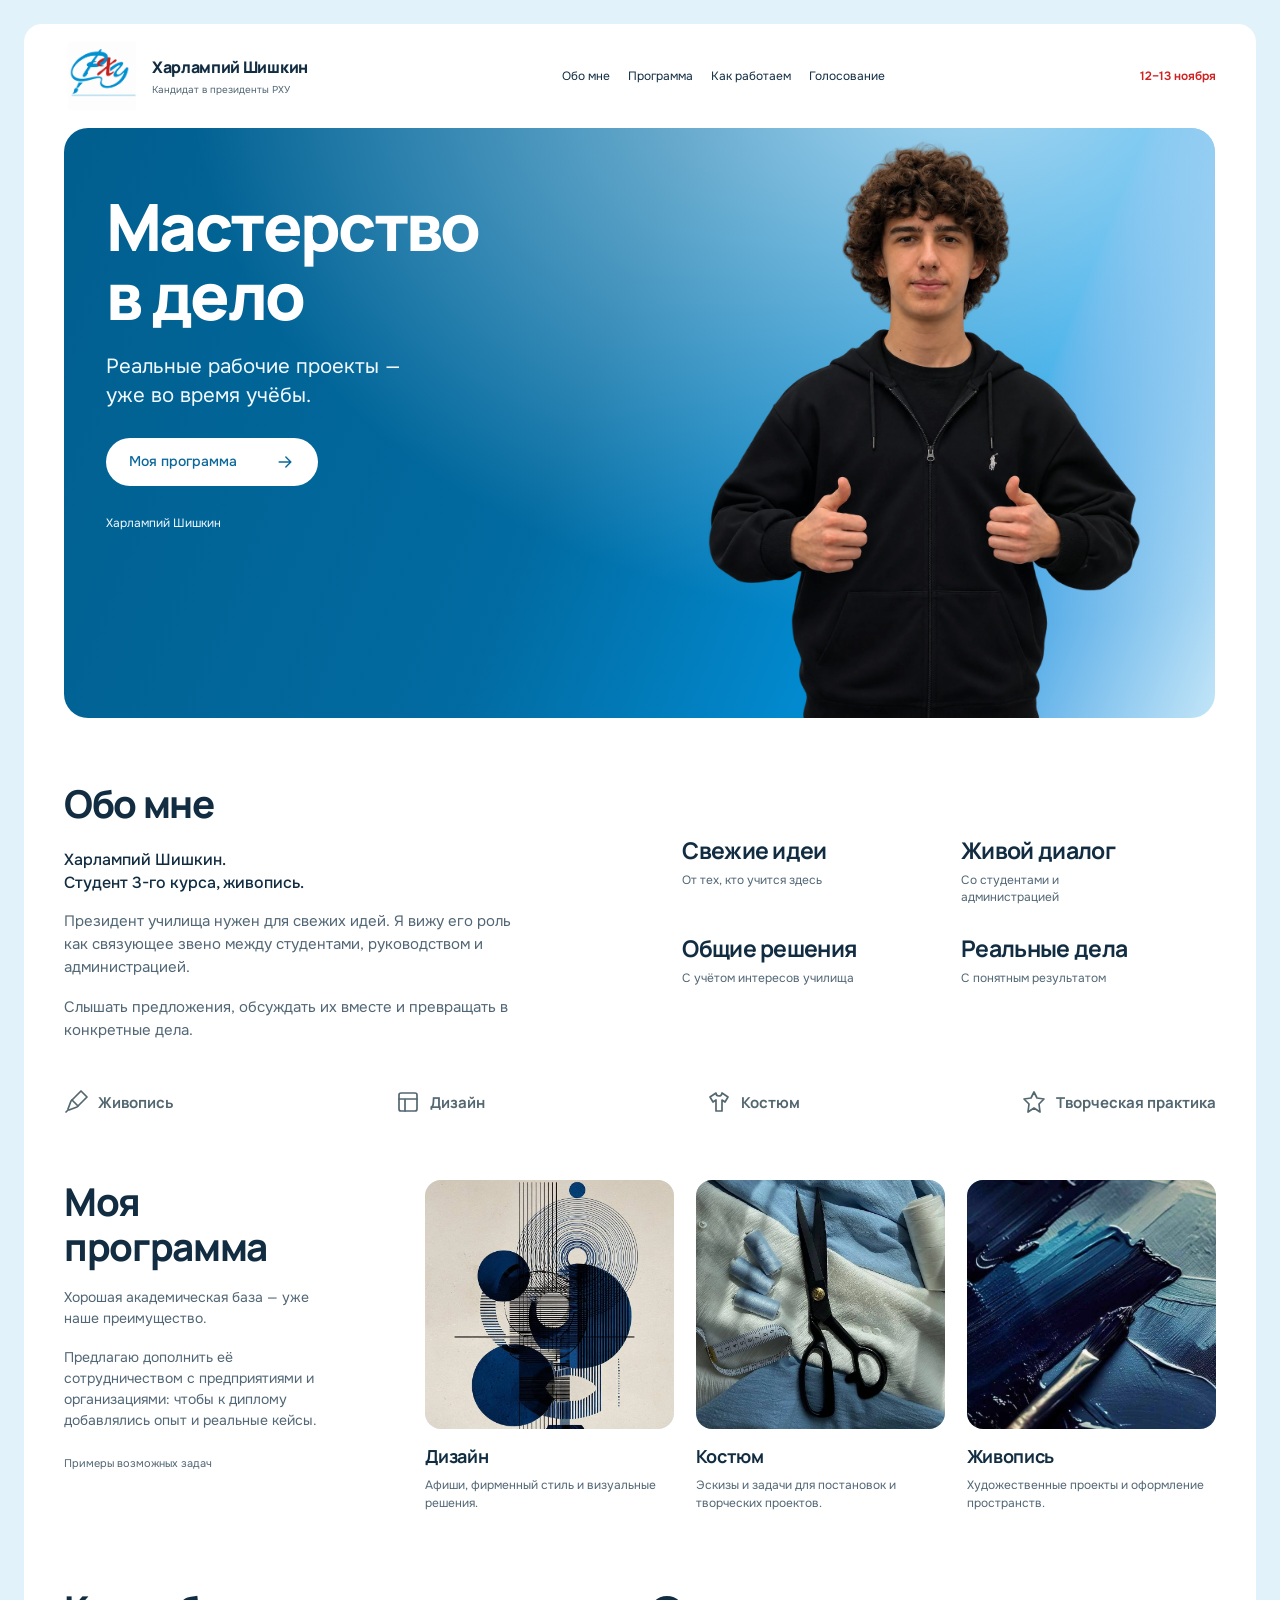
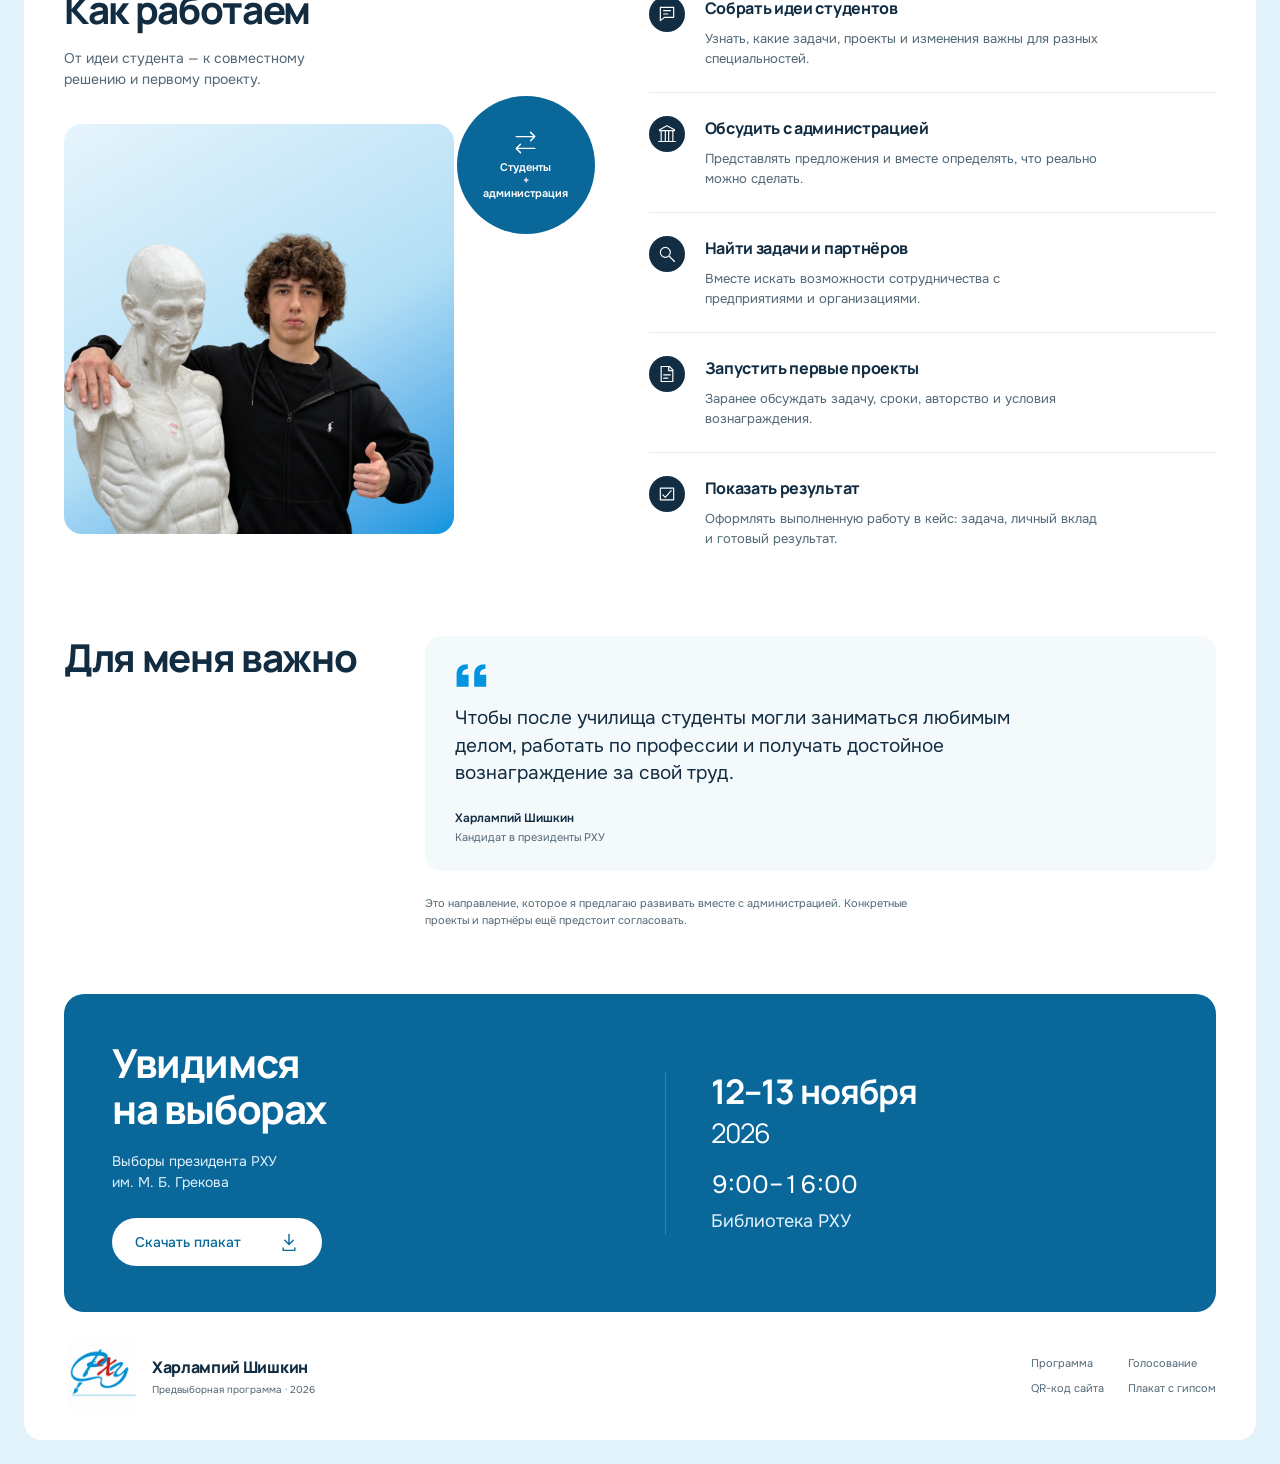
==== commit d07aa542: "Make programme images square and reset stale image offsets" ====
--- a/index.html
+++ b/index.html
@@ -16,7 +16,7 @@
   <link rel="icon" href="assets/rkhu-logo-hq.png" type="image/png">
   <link rel="preload" as="font" href="assets/fonts/Manrope.ttf" type="font/ttf" crossorigin>
   <link rel="preload" as="image" href="assets/kharlampiy.webp">
-  <link rel="stylesheet" href="styles.css">
+  <link rel="stylesheet" href="styles.css?v=20261110-images-3">
   <title>Харлампий Шишкин — Мастерство в дело</title>
 </head>
 <body>
--- a/styles.css
+++ b/styles.css
@@ -1,9 +1,9 @@
 @font-face{font-family:Manrope;src:url('assets/fonts/Manrope.ttf') format('truetype');font-style:normal;font-weight:200 800;font-display:swap}
 @font-face{font-family:Onest;src:url('assets/fonts/Onest.ttf') format('truetype');font-style:normal;font-weight:100 900;font-display:swap}
 :root{--blue:#0294df;--red:#cf2120;--white:#fff;--ink:#122d42;--muted:#526775;--sky:color-mix(in srgb,var(--blue)10%,white);--line:#e4ecf1;--deep:color-mix(in srgb,var(--blue)56%,var(--ink));--display:Manrope,sans-serif;--body:Onest,sans-serif}
-*{box-sizing:border-box}html{scroll-behavior:auto;scroll-padding-top:28px}body{margin:0;background:color-mix(in srgb,var(--blue)12%,white);color:var(--ink);font:16px/1.55 var(--body);-webkit-font-smoothing:antialiased}a{color:inherit;text-underline-offset:4px}a:focus-visible{outline:3px solid var(--red);outline-offset:5px}::selection{color:#fff;background:var(--red)}h1,h2,h3,p{margin:0}h1,h2,h3{font-family:var(--display);text-wrap:balance}h1,h2{letter-spacing:-.035em}h2{font-size:clamp(30px,3vw,42px);line-height:1.16;font-weight:750}h3{font-size:19px;line-height:1.25;letter-spacing:-.02em}img{display:block;max-width:100%}svg{display:block;fill:none;stroke:currentColor;stroke-width:1.7;stroke-linecap:round;stroke-linejoin:round}.site-shell{max-width:1240px;margin:32px auto;background:var(--white);border-radius:18px;padding-inline:52px;overflow:hidden}.site-header{min-height:104px;display:flex;align-items:center;justify-content:space-between;gap:26px}.brand{display:flex;align-items:center;gap:12px;text-decoration:none;flex-shrink:0}.brand img{width:76px;height:68px;object-fit:contain}.brand strong{display:block;font-family:var(--display);font-size:16px;font-weight:800;letter-spacing:-.02em}.brand small{display:block;font-size:10px;color:var(--muted);margin-top:2px}.site-header nav{display:flex;gap:24px;font-size:12px;align-items:center}.site-header nav a{text-decoration:none;padding-block:12px;white-space:nowrap}.site-header nav a:hover{color:var(--red)}.header-date{font-size:12px;color:var(--red);font-weight:600;white-space:nowrap;text-decoration:none}.skip-link{position:fixed;z-index:20;top:10px;left:10px;padding:12px 20px;background:white;transform:translateY(-180%)}.skip-link:focus{transform:none}.hero{aspect-ratio:1.95;min-height:490px;max-height:590px;position:relative;isolation:isolate;overflow:hidden;border-radius:24px;background:linear-gradient(112deg,color-mix(in srgb,var(--blue)64%,black) 0%,color-mix(in srgb,var(--blue)72%,black) 45%,var(--blue) 78%,color-mix(in srgb,var(--blue)24%,white) 100%)}.hero-light{position:absolute;inset:0;z-index:-1;background:radial-gradient(ellipse at 79% -10%,#d7effec9 0%,#d7effe00 61%)}.hero-copy{position:relative;z-index:2;padding:clamp(42px,5vw,64px) 0 40px 52px;width:60%}.hero h1{font-size:clamp(48px,5.1vw,70px);line-height:1.06;letter-spacing:-.04em;font-weight:800;color:#fff}.hero-copy>p{color:#f0f9ff;font-size:clamp(17px,1.6vw,22px);line-height:1.4;margin-top:22px;max-width:26ch}.button{display:inline-flex;align-items:center;justify-content:space-between;gap:38px;min-height:48px;padding:13px 23px;border-radius:30px;text-decoration:none;font-size:14px;font-weight:500;line-height:1.35}.button svg{width:20px;height:20px}.button-white{color:var(--deep);background:white}.button-white:hover{background:var(--sky)}.hero .button{margin-top:28px}.hero-signature{display:block;font-size:12px;color:#f1f9ff;margin-top:28px}.hero-portrait{position:absolute;z-index:1;bottom:0;right:8px;width:49%;max-width:none;height:auto;max-height:98%;object-fit:contain;object-position:bottom center}.section{padding-top:64px}.about{display:grid;grid-template-columns:1.05fr 1fr;gap:90px}.about-copy>p{font-size:15px;line-height:1.55;max-width:45ch;margin-top:16px;color:var(--muted)}.about-copy>.bio{color:var(--ink);font-size:16px;font-weight:500;line-height:1.45;margin-top:21px}.principles{display:grid;grid-template-columns:1fr 1fr;gap:30px 35px;align-content:center}.principles h3{font-size:25px;line-height:1.17;color:var(--ink);letter-spacing:-.03em}.principles p{font-size:12px;line-height:1.45;color:var(--muted);max-width:24ch;margin-top:8px}.discipline-strip{display:flex;align-items:center;justify-content:space-between;gap:25px;padding-block:48px 2px;color:#536771}.discipline-strip span{display:flex;align-items:center;gap:10px;font-family:var(--display);font-size:15px;font-weight:700}.discipline-strip svg{width:24px;height:24px;flex-shrink:0}.programme{display:grid;grid-template-columns:.8fr 2fr;gap:44px}.programme-intro>p{font-size:14px;line-height:1.5;color:var(--muted);margin-top:18px;max-width:30ch}.section-note{display:block;font-size:11px;color:var(--muted);margin-top:24px}.directions{display:grid;grid-template-columns:repeat(3,minmax(0,1fr));gap:22px}.direction-image{aspect-ratio:.77;overflow:hidden;border-radius:16px;background:var(--sky)}.direction-image img{height:100%;width:100%;object-fit:cover}.design-image img{object-position:50% 50%}.costume-image img{object-position:50% 46%}.painting-image img{object-position:47% 50%}.directions h3{font-size:18px;margin-top:16px}.directions p{color:var(--muted);font-size:12px;line-height:1.5;margin-top:8px}.work{display:grid;grid-template-columns:.9fr 1fr;gap:100px;padding-top:76px;align-items:start}.work-visual{position:relative}.work-visual>p{font-size:14px;line-height:1.5;color:var(--muted);max-width:31ch;margin-top:16px}.work-photo{position:relative;overflow:hidden;border-radius:18px;background:linear-gradient(150deg,var(--sky) 0%,color-mix(in srgb,var(--blue)30%,white) 56%,var(--blue) 100%);height:410px;max-width:390px;margin-top:34px}.work-photo img{height:128%;width:128%;max-width:none;object-fit:contain;object-position:center top;position:absolute;left:-14%;top:0;bottom:auto}.dialog-badge{width:138px;height:138px;position:absolute;right:-20px;top:108px;border-radius:50%;color:#fff;background:var(--deep);display:flex;flex-direction:column;align-items:center;justify-content:center;text-align:center;font-size:11px;font-weight:600;line-height:1.2}.dialog-badge svg{width:27px;height:27px;margin-bottom:5px}.steps{padding:0;margin:8px 0 0;list-style:none}.steps li{display:grid;grid-template-columns:38px 1fr;gap:18px;padding-block:23px;border-bottom:1px solid var(--line)}.steps li:first-child{padding-top:0}.steps li:last-child{border-bottom:0}.step-icon{width:36px;height:36px;background:var(--ink);color:#fff;border-radius:50%;display:grid;place-items:center}.step-icon svg{width:20px;height:20px;stroke-width:1.4}.steps h3{font-size:16px;font-weight:750;line-height:1.3;margin-top:2px}.steps p{font-size:13px;line-height:1.55;color:var(--muted);margin-top:10px;max-width:44ch}.conviction{padding-top:64px;display:grid;grid-template-columns:.8fr 2fr;gap:24px 44px}.conviction-body{padding:26px 30px;background:#f4f9fc;border-radius:16px}.quote-icon{width:32px;height:27px;fill:var(--blue);stroke:none;margin-bottom:16px}.conviction-body>p{font-size:19px;line-height:1.45;max-width:45ch}.quote-author{margin-top:22px;display:flex;flex-direction:column;font-size:12px;line-height:1.4}.quote-author strong{font-weight:600}.quote-author span{color:var(--muted);font-size:11px;margin-top:3px}.programme-disclaimer{grid-column:2;font-size:11px;line-height:1.5;max-width:75ch;color:var(--muted)}.vote{display:grid;grid-template-columns:1fr 1fr;gap:50px;background:var(--deep);color:#fff;border-radius:20px;padding:46px 48px;margin-top:66px}.vote h2{font-size:40px;line-height:1.14}.vote>div>p{font-size:14px;line-height:1.5;margin-top:20px;color:#e1f3fe}.vote .button{margin-top:25px}.vote .vote-details{padding-left:45px;align-self:center;border-left:1px solid #ffffff30}.vote .vote-date{font-family:var(--display);font-size:34px;line-height:1.15;letter-spacing:-.03em;font-weight:700;color:white;margin-top:0}.vote-date span{display:block;font-weight:400;font-size:27px;margin-top:6px}.vote .vote-hours{font-size:25px;color:white;line-height:1.2;margin-top:22px;font-variant-numeric:tabular-nums}.vote .vote-place{font-size:18px;color:#e1f3fe;margin-top:8px}.site-footer{padding-block:30px;display:flex;align-items:center;justify-content:space-between;gap:35px}.site-footer>div{display:grid;grid-template-columns:repeat(2,auto);gap:8px 24px;font-size:11px;color:var(--muted)}.site-footer>div a{text-decoration:none}.site-footer>div a:hover{color:var(--red)}
+*{box-sizing:border-box}html{scroll-behavior:auto;scroll-padding-top:28px}body{margin:0;background:color-mix(in srgb,var(--blue)12%,white);color:var(--ink);font:16px/1.55 var(--body);-webkit-font-smoothing:antialiased}a{color:inherit;text-underline-offset:4px}a:focus-visible{outline:3px solid var(--red);outline-offset:5px}::selection{color:#fff;background:var(--red)}h1,h2,h3,p{margin:0}h1,h2,h3{font-family:var(--display);text-wrap:balance}h1,h2{letter-spacing:-.035em}h2{font-size:clamp(30px,3vw,42px);line-height:1.16;font-weight:750}h3{font-size:19px;line-height:1.25;letter-spacing:-.02em}img{display:block;max-width:100%}svg{display:block;fill:none;stroke:currentColor;stroke-width:1.7;stroke-linecap:round;stroke-linejoin:round}.site-shell{max-width:1240px;margin:32px auto;background:var(--white);border-radius:18px;padding-inline:52px;overflow:hidden}.site-header{min-height:104px;display:flex;align-items:center;justify-content:space-between;gap:26px}.brand{display:flex;align-items:center;gap:12px;text-decoration:none;flex-shrink:0}.brand img{width:76px;height:68px;object-fit:contain}.brand strong{display:block;font-family:var(--display);font-size:16px;font-weight:800;letter-spacing:-.02em}.brand small{display:block;font-size:10px;color:var(--muted);margin-top:2px}.site-header nav{display:flex;gap:24px;font-size:12px;align-items:center}.site-header nav a{text-decoration:none;padding-block:12px;white-space:nowrap}.site-header nav a:hover{color:var(--red)}.header-date{font-size:12px;color:var(--red);font-weight:600;white-space:nowrap;text-decoration:none}.skip-link{position:fixed;z-index:20;top:10px;left:10px;padding:12px 20px;background:white;transform:translateY(-180%)}.skip-link:focus{transform:none}.hero{aspect-ratio:1.95;min-height:490px;max-height:590px;position:relative;isolation:isolate;overflow:hidden;border-radius:24px;background:linear-gradient(112deg,color-mix(in srgb,var(--blue)64%,black) 0%,color-mix(in srgb,var(--blue)72%,black) 45%,var(--blue) 78%,color-mix(in srgb,var(--blue)24%,white) 100%)}.hero-light{position:absolute;inset:0;z-index:-1;background:radial-gradient(ellipse at 79% -10%,#d7effec9 0%,#d7effe00 61%)}.hero-copy{position:relative;z-index:2;padding:clamp(42px,5vw,64px) 0 40px 52px;width:60%}.hero h1{font-size:clamp(48px,5.1vw,70px);line-height:1.06;letter-spacing:-.04em;font-weight:800;color:#fff}.hero-copy>p{color:#f0f9ff;font-size:clamp(17px,1.6vw,22px);line-height:1.4;margin-top:22px;max-width:26ch}.button{display:inline-flex;align-items:center;justify-content:space-between;gap:38px;min-height:48px;padding:13px 23px;border-radius:30px;text-decoration:none;font-size:14px;font-weight:500;line-height:1.35}.button svg{width:20px;height:20px}.button-white{color:var(--deep);background:white}.button-white:hover{background:var(--sky)}.hero .button{margin-top:28px}.hero-signature{display:block;font-size:12px;color:#f1f9ff;margin-top:28px}.hero-portrait{position:absolute;z-index:1;bottom:0;right:8px;width:49%;max-width:none;height:auto;max-height:98%;object-fit:contain;object-position:bottom center}.section{padding-top:64px}.about{display:grid;grid-template-columns:1.05fr 1fr;gap:90px}.about-copy>p{font-size:15px;line-height:1.55;max-width:45ch;margin-top:16px;color:var(--muted)}.about-copy>.bio{color:var(--ink);font-size:16px;font-weight:500;line-height:1.45;margin-top:21px}.principles{display:grid;grid-template-columns:1fr 1fr;gap:30px 35px;align-content:center}.principles h3{font-size:25px;line-height:1.17;color:var(--ink);letter-spacing:-.03em}.principles p{font-size:12px;line-height:1.45;color:var(--muted);max-width:24ch;margin-top:8px}.discipline-strip{display:flex;align-items:center;justify-content:space-between;gap:25px;padding-block:48px 2px;color:#536771}.discipline-strip span{display:flex;align-items:center;gap:10px;font-family:var(--display);font-size:15px;font-weight:700}.discipline-strip svg{width:24px;height:24px;flex-shrink:0}.programme{display:grid;grid-template-columns:.8fr 2fr;gap:44px}.programme-intro>p{font-size:14px;line-height:1.5;color:var(--muted);margin-top:18px;max-width:30ch}.section-note{display:block;font-size:11px;color:var(--muted);margin-top:24px}.directions{display:grid;grid-template-columns:repeat(3,minmax(0,1fr));gap:22px}.direction-image{aspect-ratio:1;overflow:hidden;border-radius:16px;background:var(--sky)}.direction-image img{display:block;position:static;inset:auto;transform:none;height:100%;width:100%;max-width:100%;object-fit:cover}.design-image img{object-position:50% 25%}.costume-image img{object-position:50% 46%}.painting-image img{object-position:47% 50%}.directions h3{font-size:18px;margin-top:16px}.directions p{color:var(--muted);font-size:12px;line-height:1.5;margin-top:8px}.work{display:grid;grid-template-columns:.9fr 1fr;gap:100px;padding-top:76px;align-items:start}.work-visual{position:relative}.work-visual>p{font-size:14px;line-height:1.5;color:var(--muted);max-width:31ch;margin-top:16px}.work-photo{position:relative;overflow:hidden;border-radius:18px;background:linear-gradient(150deg,var(--sky) 0%,color-mix(in srgb,var(--blue)30%,white) 56%,var(--blue) 100%);height:410px;max-width:390px;margin-top:34px}.work-photo img{height:128%;width:128%;max-width:none;object-fit:contain;object-position:center top;position:absolute;left:-14%;top:0;bottom:auto}.dialog-badge{width:138px;height:138px;position:absolute;right:-20px;top:108px;border-radius:50%;color:#fff;background:var(--deep);display:flex;flex-direction:column;align-items:center;justify-content:center;text-align:center;font-size:11px;font-weight:600;line-height:1.2}.dialog-badge svg{width:27px;height:27px;margin-bottom:5px}.steps{padding:0;margin:8px 0 0;list-style:none}.steps li{display:grid;grid-template-columns:38px 1fr;gap:18px;padding-block:23px;border-bottom:1px solid var(--line)}.steps li:first-child{padding-top:0}.steps li:last-child{border-bottom:0}.step-icon{width:36px;height:36px;background:var(--ink);color:#fff;border-radius:50%;display:grid;place-items:center}.step-icon svg{width:20px;height:20px;stroke-width:1.4}.steps h3{font-size:16px;font-weight:750;line-height:1.3;margin-top:2px}.steps p{font-size:13px;line-height:1.55;color:var(--muted);margin-top:10px;max-width:44ch}.conviction{padding-top:64px;display:grid;grid-template-columns:.8fr 2fr;gap:24px 44px}.conviction-body{padding:26px 30px;background:#f4f9fc;border-radius:16px}.quote-icon{width:32px;height:27px;fill:var(--blue);stroke:none;margin-bottom:16px}.conviction-body>p{font-size:19px;line-height:1.45;max-width:45ch}.quote-author{margin-top:22px;display:flex;flex-direction:column;font-size:12px;line-height:1.4}.quote-author strong{font-weight:600}.quote-author span{color:var(--muted);font-size:11px;margin-top:3px}.programme-disclaimer{grid-column:2;font-size:11px;line-height:1.5;max-width:75ch;color:var(--muted)}.vote{display:grid;grid-template-columns:1fr 1fr;gap:50px;background:var(--deep);color:#fff;border-radius:20px;padding:46px 48px;margin-top:66px}.vote h2{font-size:40px;line-height:1.14}.vote>div>p{font-size:14px;line-height:1.5;margin-top:20px;color:#e1f3fe}.vote .button{margin-top:25px}.vote .vote-details{padding-left:45px;align-self:center;border-left:1px solid #ffffff30}.vote .vote-date{font-family:var(--display);font-size:34px;line-height:1.15;letter-spacing:-.03em;font-weight:700;color:white;margin-top:0}.vote-date span{display:block;font-weight:400;font-size:27px;margin-top:6px}.vote .vote-hours{font-size:25px;color:white;line-height:1.2;margin-top:22px;font-variant-numeric:tabular-nums}.vote .vote-place{font-size:18px;color:#e1f3fe;margin-top:8px}.site-footer{padding-block:30px;display:flex;align-items:center;justify-content:space-between;gap:35px}.site-footer>div{display:grid;grid-template-columns:repeat(2,auto);gap:8px 24px;font-size:11px;color:var(--muted)}.site-footer>div a{text-decoration:none}.site-footer>div a:hover{color:var(--red)}
 @media(max-width:1300px){.site-shell{margin:24px;max-width:none;padding-inline:40px}.site-header nav{gap:18px}.site-header{gap:18px}.hero-copy{padding-left:42px}.about{gap:58px}.principles{gap:28px 24px}.principles h3{font-size:23px}.work{gap:74px}}
 @media(max-width:1000px){.header-date{display:none}.site-header nav{gap:16px;font-size:11px}.brand img{width:64px}.brand strong{font-size:14px}.brand small{font-size:9px}.hero{min-height:450px}.hero-copy{padding:44px 0 32px 36px;width:62%}.hero h1{font-size:54px}.hero-copy>p{font-size:18px}.hero-portrait{width:48%;right:0}.about{gap:38px}.principles h3{font-size:21px}.programme{gap:26px;grid-template-columns:.75fr 2fr}.directions{gap:14px}.directions h3{font-size:16px}.discipline-strip span{font-size:12px;gap:7px}.discipline-strip{gap:14px}.work{gap:48px}.dialog-badge{right:-20px;width:120px;height:120px;top:125px;font-size:10px}.work-photo{height:370px}.steps li{gap:12px;padding-block:20px}.steps h3{font-size:15px}.steps p{font-size:12px}.vote{padding:36px;gap:30px}.vote h2{font-size:35px}.vote .vote-details{padding-left:30px}.vote .vote-date{font-size:30px}.site-footer .brand strong{font-size:13px}}
-@media(max-width:700px){body{background:white;font-size:15px}.site-shell{margin:0;padding-inline:22px;border-radius:0}.site-header{min-height:85px;display:flex;flex-wrap:wrap;gap:0;padding-block:7px 12px}.brand{gap:7px}.brand img{width:58px;height:52px}.brand strong{font-size:13px}.brand small{font-size:9px}.site-header nav{justify-content:space-between;gap:12px;width:100%;margin-top:7px;font-size:10px}.site-header nav a{padding-block:4px}.hero{aspect-ratio:auto;min-height:570px;border-radius:18px;background:linear-gradient(150deg,color-mix(in srgb,var(--blue)64%,black) 0%,color-mix(in srgb,var(--blue)72%,black) 42%,var(--blue) 78%,color-mix(in srgb,var(--blue)24%,white) 100%)}.hero-light{background:radial-gradient(ellipse at 110% 53%,#cdefffbd 0%,#d7effe00 66%)}.hero-copy{padding:30px 25px 0;width:100%}.hero h1{font-size:45px;line-height:1.05;letter-spacing:-.04em}.hero-copy>p{font-size:16px;line-height:1.4;margin-top:16px;max-width:27ch}.hero .button{margin-top:19px;min-height:42px;padding:10px 18px;font-size:12px;gap:25px}.hero-signature{display:none}.hero-portrait{width:82%;max-height:61%;bottom:0;right:-3%;object-fit:contain;object-position:right bottom}.section{padding-top:42px}h2{font-size:31px;line-height:1.15;letter-spacing:-.03em}.about{display:block}.about-copy>p{font-size:14px;max-width:none;margin-top:16px;line-height:1.55}.about-copy>.bio{font-size:15px;margin-top:18px}.principles{margin-top:30px;gap:25px 18px}.principles h3{font-size:20px;max-width:12ch}.principles p{font-size:11px;margin-top:6px;line-height:1.4}.discipline-strip{display:grid;grid-template-columns:1fr 1fr;gap:20px 12px;padding-top:34px}.discipline-strip span{font-size:12px;gap:8px}.discipline-strip svg{width:22px;height:22px}.programme{display:block}.programme-intro h2 br{display:none}.programme-intro>p{font-size:14px;max-width:none;margin-top:15px}.section-note{font-size:10px;margin-top:20px}.directions{margin-top:20px;grid-template-columns:repeat(2,minmax(0,1fr));gap:24px 14px}.directions article:last-child{grid-column:1/-1;display:grid;grid-template-columns:1fr 1fr;gap:0 14px;align-items:start}.directions article:last-child .direction-image{grid-row:1/3;aspect-ratio:.9}.directions article:last-child h3{margin-top:6px;align-self:end}.directions article:last-child p{margin-top:8px}.direction-image{border-radius:12px;aspect-ratio:.8}.directions h3{font-size:16px;margin-top:12px}.directions p{font-size:11px;line-height:1.5;margin-top:6px}.work{display:block;padding-top:46px}.work-visual>p{font-size:14px;max-width:29ch;margin-top:14px}.work-photo{height:300px;max-width:none;margin-top:28px;border-radius:16px}.work-photo img{height:125%;width:106%;left:-3%;object-position:center top;top:0;bottom:auto}.dialog-badge{right:2px;top:98px;width:114px;height:114px;font-size:10px}.steps{margin-top:30px}.steps li{gap:14px;padding-block:19px;grid-template-columns:32px 1fr}.step-icon{width:30px;height:30px}.step-icon svg{width:17px;height:17px}.steps h3{font-size:15px}.steps p{font-size:12px;max-width:none;margin-top:8px}.conviction{display:block;padding-top:40px}.conviction-body{margin-top:22px;padding:23px;border-radius:14px}.conviction-body>p{font-size:17px;line-height:1.5}.programme-disclaimer{font-size:10px;margin-top:16px}.vote{margin-top:40px;padding:30px 25px;border-radius:16px;grid-template-columns:1fr;gap:32px}.vote h2{font-size:33px}.vote>div>p{font-size:13px;margin-top:17px}.vote .button{font-size:12px;min-height:43px;padding:11px 18px;margin-top:20px}.vote .vote-details{padding:26px 0 0;border-left:none;border-top:1px solid #ffffff30}.vote .vote-date{font-size:31px}.vote-date span{font-size:23px}.vote .vote-hours{font-size:23px;margin-top:20px}.vote .vote-place{font-size:16px;margin-top:7px}.site-footer{padding-block:26px;display:block}.site-footer .brand img{width:58px}.site-footer>div{margin-top:20px;grid-template-columns:repeat(2,1fr);font-size:10px;gap:12px}.site-footer .brand strong{font-size:13px}}
+@media(max-width:700px){body{background:white;font-size:15px}.site-shell{margin:0;padding-inline:22px;border-radius:0}.site-header{min-height:85px;display:flex;flex-wrap:wrap;gap:0;padding-block:7px 12px}.brand{gap:7px}.brand img{width:58px;height:52px}.brand strong{font-size:13px}.brand small{font-size:9px}.site-header nav{justify-content:space-between;gap:12px;width:100%;margin-top:7px;font-size:10px}.site-header nav a{padding-block:4px}.hero{aspect-ratio:auto;min-height:570px;border-radius:18px;background:linear-gradient(150deg,color-mix(in srgb,var(--blue)64%,black) 0%,color-mix(in srgb,var(--blue)72%,black) 42%,var(--blue) 78%,color-mix(in srgb,var(--blue)24%,white) 100%)}.hero-light{background:radial-gradient(ellipse at 110% 53%,#cdefffbd 0%,#d7effe00 66%)}.hero-copy{padding:30px 25px 0;width:100%}.hero h1{font-size:45px;line-height:1.05;letter-spacing:-.04em}.hero-copy>p{font-size:16px;line-height:1.4;margin-top:16px;max-width:27ch}.hero .button{margin-top:19px;min-height:42px;padding:10px 18px;font-size:12px;gap:25px}.hero-signature{display:none}.hero-portrait{width:82%;max-height:61%;bottom:0;right:-3%;object-fit:contain;object-position:right bottom}.section{padding-top:42px}h2{font-size:31px;line-height:1.15;letter-spacing:-.03em}.about{display:block}.about-copy>p{font-size:14px;max-width:none;margin-top:16px;line-height:1.55}.about-copy>.bio{font-size:15px;margin-top:18px}.principles{margin-top:30px;gap:25px 18px}.principles h3{font-size:20px;max-width:12ch}.principles p{font-size:11px;margin-top:6px;line-height:1.4}.discipline-strip{display:grid;grid-template-columns:1fr 1fr;gap:20px 12px;padding-top:34px}.discipline-strip span{font-size:12px;gap:8px}.discipline-strip svg{width:22px;height:22px}.programme{display:block}.programme-intro h2 br{display:none}.programme-intro>p{font-size:14px;max-width:none;margin-top:15px}.section-note{font-size:10px;margin-top:20px}.directions{margin-top:20px;grid-template-columns:repeat(2,minmax(0,1fr));gap:24px 14px}.directions article:last-child{grid-column:1/-1;display:grid;grid-template-columns:1fr 1fr;gap:0 14px;align-items:start}.directions article:last-child .direction-image{grid-row:1/3;aspect-ratio:1}.directions article:last-child h3{margin-top:6px;align-self:end}.directions article:last-child p{margin-top:8px}.direction-image{border-radius:12px;aspect-ratio:1}.directions h3{font-size:16px;margin-top:12px}.directions p{font-size:11px;line-height:1.5;margin-top:6px}.work{display:block;padding-top:46px}.work-visual>p{font-size:14px;max-width:29ch;margin-top:14px}.work-photo{height:300px;max-width:none;margin-top:28px;border-radius:16px}.work-photo img{height:125%;width:106%;left:-3%;object-position:center top;top:0;bottom:auto}.dialog-badge{right:2px;top:98px;width:114px;height:114px;font-size:10px}.steps{margin-top:30px}.steps li{gap:14px;padding-block:19px;grid-template-columns:32px 1fr}.step-icon{width:30px;height:30px}.step-icon svg{width:17px;height:17px}.steps h3{font-size:15px}.steps p{font-size:12px;max-width:none;margin-top:8px}.conviction{display:block;padding-top:40px}.conviction-body{margin-top:22px;padding:23px;border-radius:14px}.conviction-body>p{font-size:17px;line-height:1.5}.programme-disclaimer{font-size:10px;margin-top:16px}.vote{margin-top:40px;padding:30px 25px;border-radius:16px;grid-template-columns:1fr;gap:32px}.vote h2{font-size:33px}.vote>div>p{font-size:13px;margin-top:17px}.vote .button{font-size:12px;min-height:43px;padding:11px 18px;margin-top:20px}.vote .vote-details{padding:26px 0 0;border-left:none;border-top:1px solid #ffffff30}.vote .vote-date{font-size:31px}.vote-date span{font-size:23px}.vote .vote-hours{font-size:23px;margin-top:20px}.vote .vote-place{font-size:16px;margin-top:7px}.site-footer{padding-block:26px;display:block}.site-footer .brand img{width:58px}.site-footer>div{margin-top:20px;grid-template-columns:repeat(2,1fr);font-size:10px;gap:12px}.site-footer .brand strong{font-size:13px}}
 @media(prefers-reduced-motion:reduce){html{scroll-behavior:auto}}
 @media print{body{background:white}.site-shell{margin:0;padding:0;max-width:none}.site-header nav,.button,.site-footer,.skip-link{display:none}.section{padding-top:30px}.hero{break-inside:avoid}.hero,.vote{-webkit-print-color-adjust:exact;print-color-adjust:exact}.vote{margin-top:30px}}
